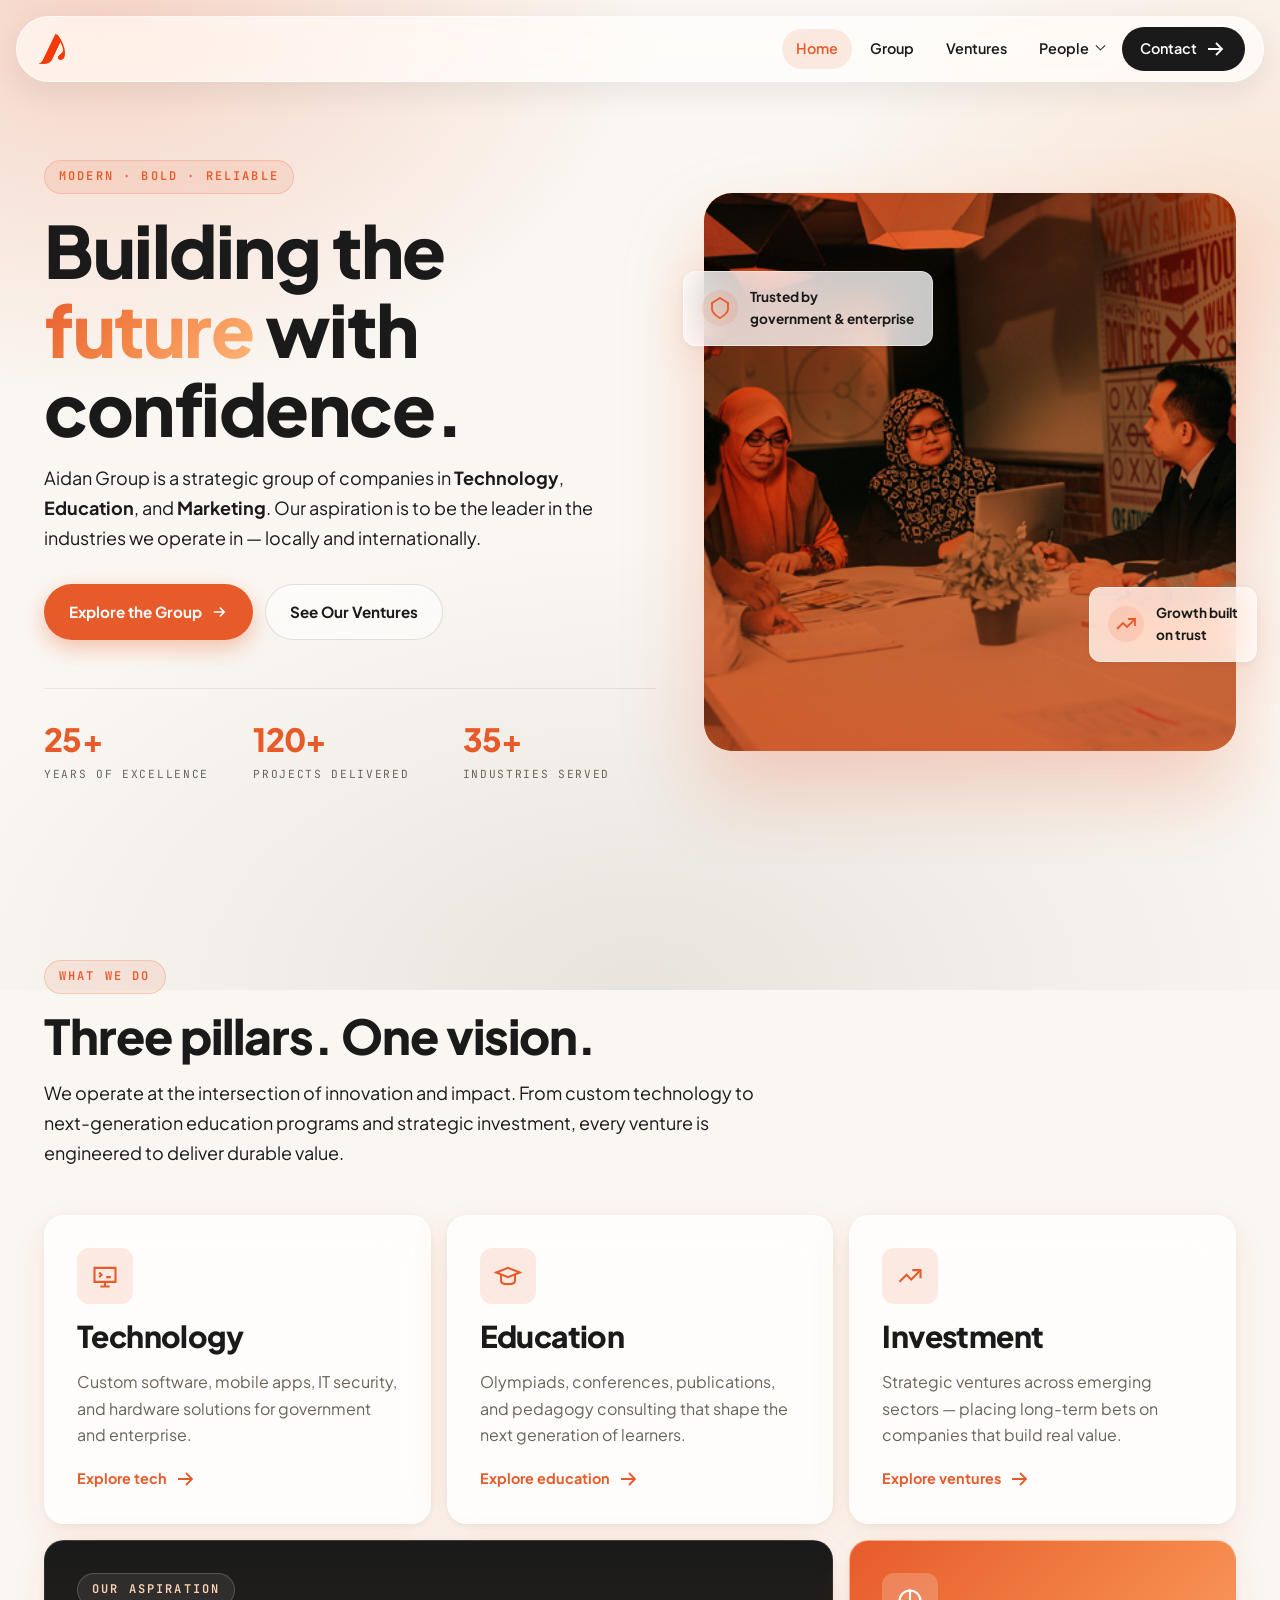
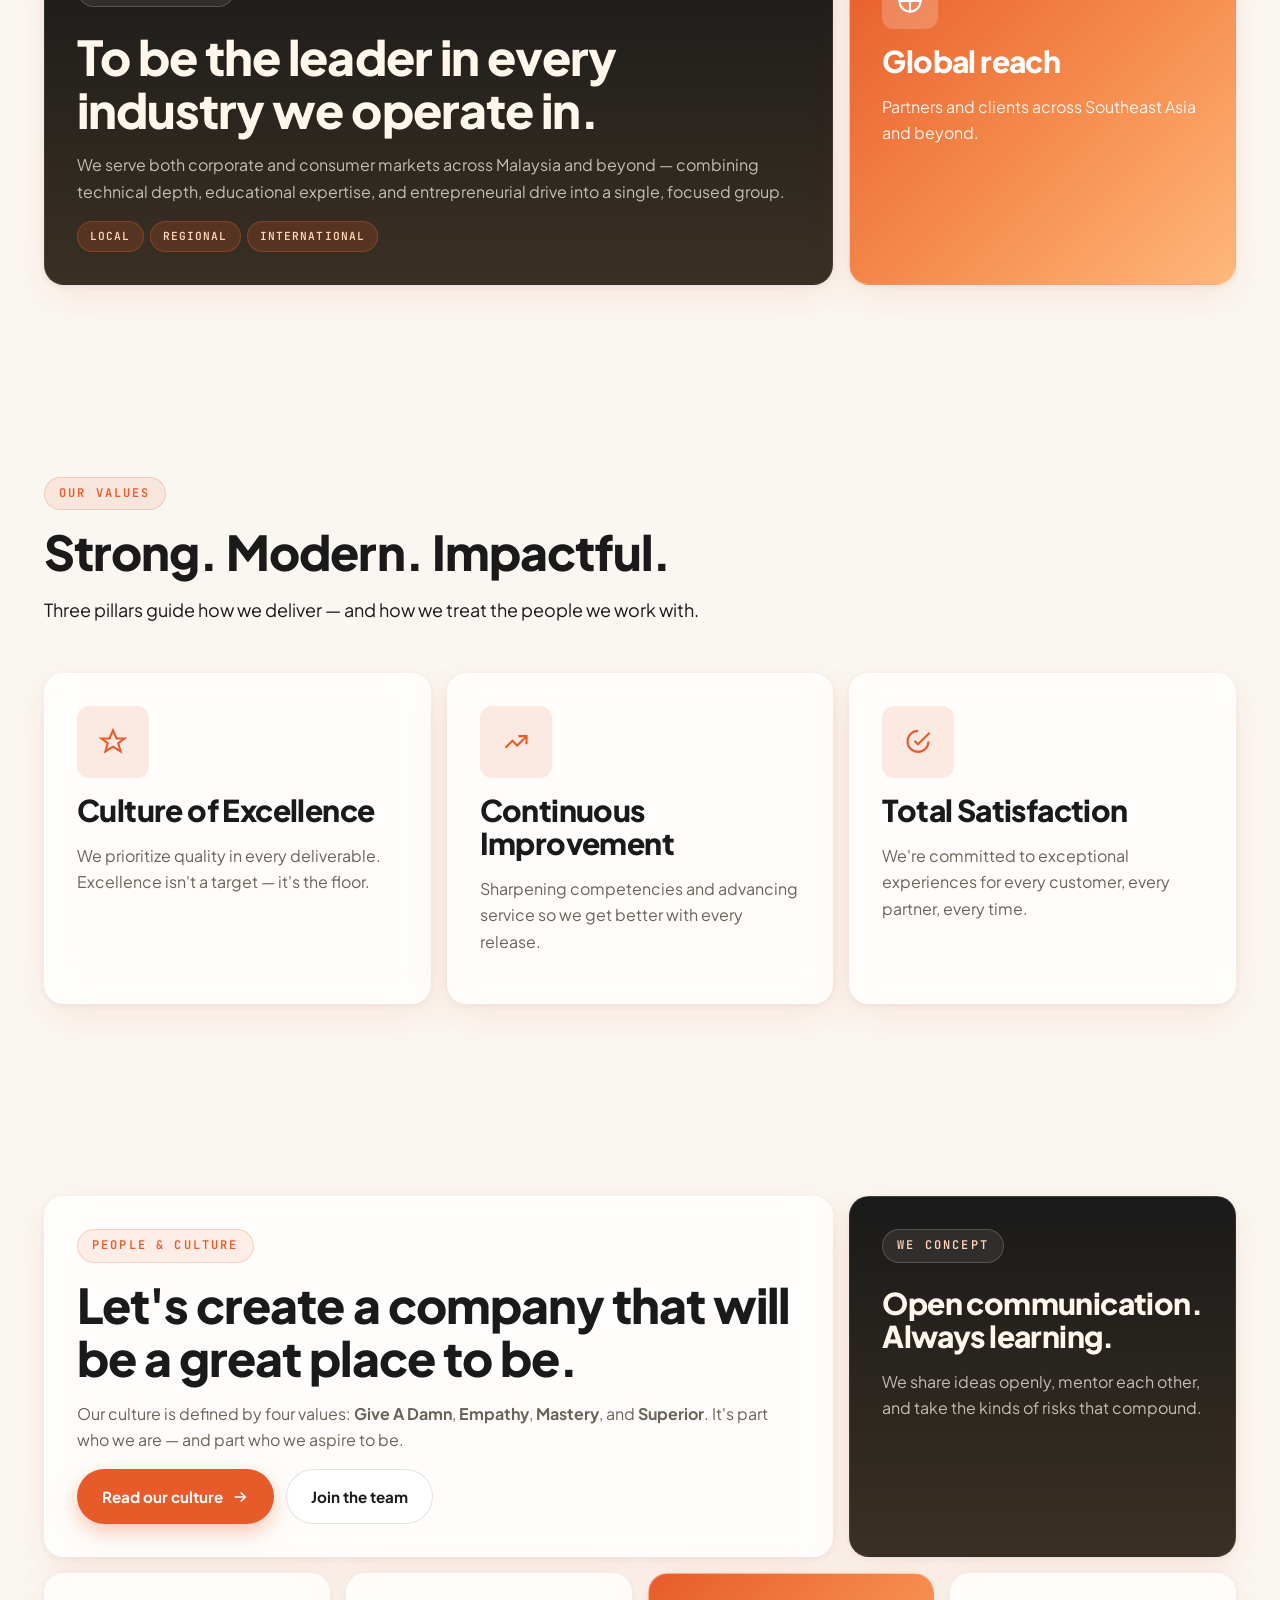
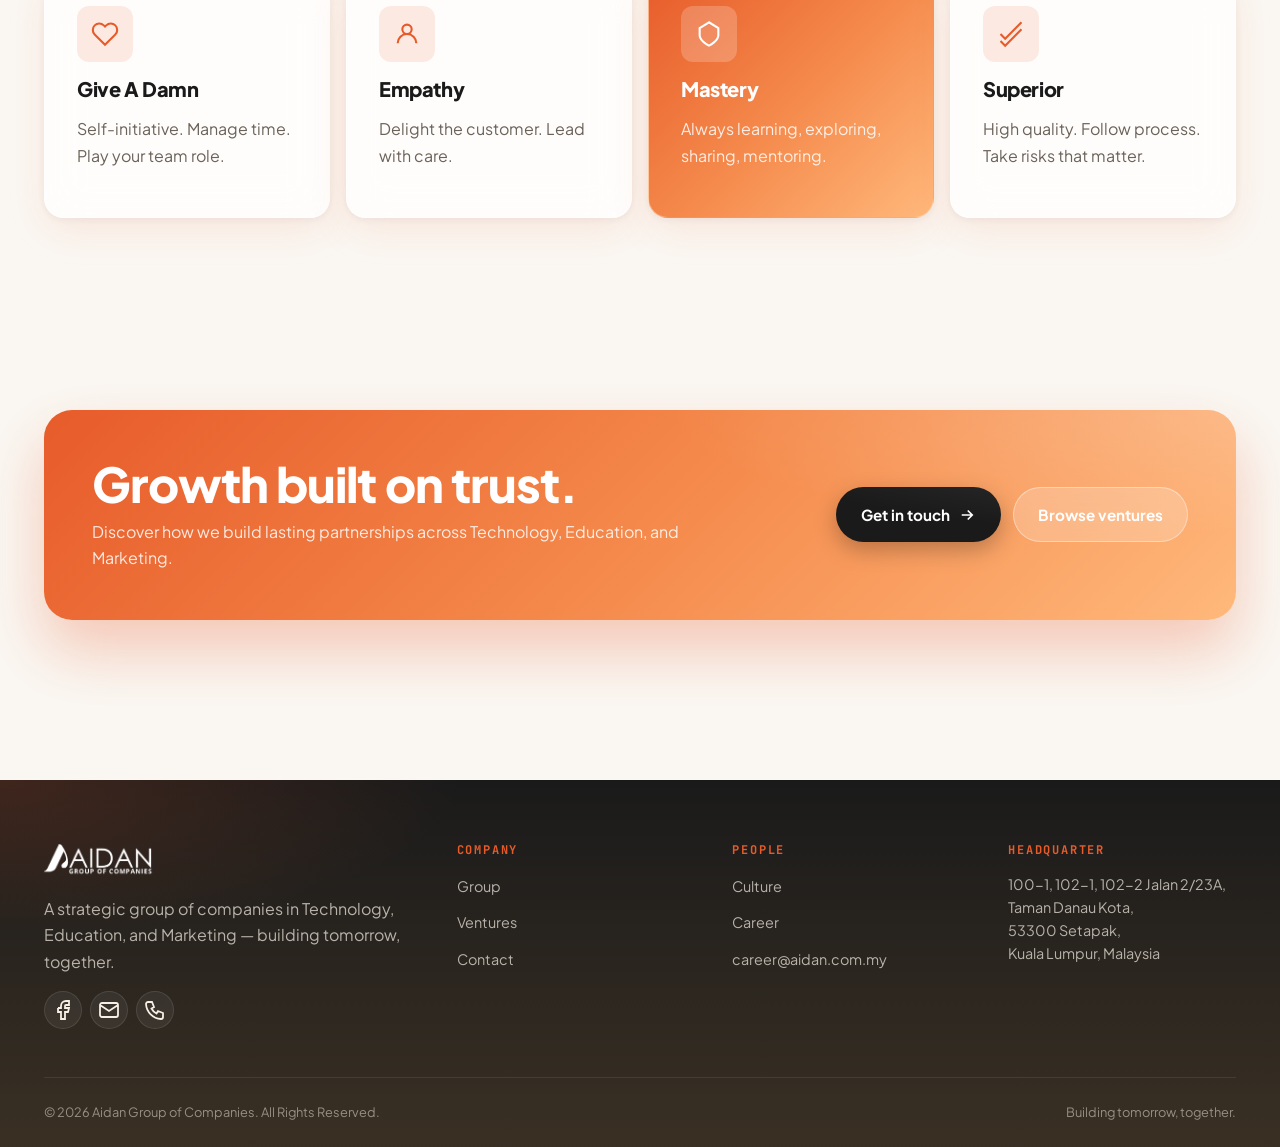
==== index.html @ 1979919c "inital v1" ====
<!DOCTYPE html>
<html lang="en" data-base="" data-page="home">
<head>
  <meta charset="UTF-8" />
  <meta name="viewport" content="width=device-width, initial-scale=1.0" />
  <title>Aidan Group of Companies — Building Tomorrow, Together</title>
  <meta name="description" content="Aidan Group is a strategic group of companies involved in Technology, Education, and Marketing — building tomorrow, together." />
  <link rel="icon" type="image/png" href="assets/images/logo-dark.png" />
  <link rel="preconnect" href="https://fonts.googleapis.com" />
  <link rel="preconnect" href="https://fonts.gstatic.com" crossorigin />
  <link href="https://fonts.googleapis.com/css2?family=Plus+Jakarta+Sans:wght@300;400;500;600;700;800;900&family=JetBrains+Mono:wght@400;500;600;700&display=swap" rel="stylesheet" />
  <link rel="stylesheet" href="assets/css/styles.css" />
  <link rel="stylesheet" href="assets/css/reveal.css" />
</head>
<body>
  <div id="nav-mount"></div>

  <!-- HERO -->
  <header class="hero">
    <div class="container">
      <div class="hero-grid">
        <div class="reveal">
          <span class="eyebrow">Modern · Bold · Reliable</span>
          <h1>Building the <span class="accent">future</span> with confidence.</h1>
          <p class="lead">
            Aidan Group is a strategic group of companies in
            <strong>Technology</strong>, <strong>Education</strong>, and <strong>Marketing</strong>.
            Our aspiration is to be the leader in the industries we operate in — locally and internationally.
          </p>
          <div class="hero-actions">
            <a href="group/index.html" class="btn btn-primary">
              Explore the Group
              <svg class="ti" viewBox="0 0 24 24"><path d="M5 12h14M13 6l6 6-6 6"/></svg>
            </a>
            <a href="ventures/index.html" class="btn btn-secondary">
              See Our Ventures
            </a>
          </div>

          <div class="hero-stats">
            <div class="hero-stat">
              <div class="num">25+</div>
              <div class="label">Years of Excellence</div>
            </div>
            <div class="hero-stat">
              <div class="num">120+</div>
              <div class="label">Projects Delivered</div>
            </div>
            <div class="hero-stat">
              <div class="num">35+</div>
              <div class="label">Industries Served</div>
            </div>
          </div>
        </div>

        <div class="reveal d-2">
          <div class="hero-visual-wrap">
            <div class="hero-visual">
              <img src="assets/images/what-we-do.png" alt="Aidan team building together" />
            </div>
            <div class="hero-float-card fc-1">
              <span class="dot">
                <svg class="ti" viewBox="0 0 24 24"><path d="M12 2 4 7v6c0 5 8 9 8 9s8-4 8-9V7l-8-5z"/></svg>
              </span>
              <span>Trusted by<br/>government &amp; enterprise</span>
            </div>
            <div class="hero-float-card fc-2">
              <span class="dot">
                <svg class="ti" viewBox="0 0 24 24"><path d="M3 17l6-6 4 4 8-8"/><path d="M14 7h7v7"/></svg>
              </span>
              <span>Growth built<br/>on trust</span>
            </div>
          </div>
        </div>
      </div>
    </div>
  </header>

  <!-- WHAT WE DO -->
  <section id="what-we-do">
    <div class="container">
      <div class="section-head reveal">
        <span class="eyebrow">What we do</span>
        <h2>Three pillars. One vision.</h2>
        <p class="lead">
          We operate at the intersection of innovation and impact. From custom technology to next-generation education programs
          and strategic investment, every venture is engineered to deliver durable value.
        </p>
      </div>

      <div class="bento">
        <article class="bento-card span-4 reveal">
          <div class="icon-tile">
            <svg class="ti" viewBox="0 0 24 24"><path d="M3 5h18v12H3z"/><path d="M8 21h8M12 17v4"/><path d="M7 9l2 2-2 2M13 13h4"/></svg>
          </div>
          <h3>Technology</h3>
          <p>Custom software, mobile apps, IT security, and hardware solutions for government and enterprise.</p>
          <a class="job-apply" href="ventures/index.html#technology">
            Explore tech
            <svg class="ti" viewBox="0 0 24 24"><path d="M5 12h14M13 6l6 6-6 6"/></svg>
          </a>
        </article>

        <article class="bento-card span-4 reveal d-1">
          <div class="icon-tile">
            <svg class="ti" viewBox="0 0 24 24"><path d="M22 9 12 5 2 9l10 4 10-4z"/><path d="M6 11v5c0 2 3 3 6 3s6-1 6-3v-5"/></svg>
          </div>
          <h3>Education</h3>
          <p>Olympiads, conferences, publications, and pedagogy consulting that shape the next generation of learners.</p>
          <a class="job-apply" href="ventures/index.html#education">
            Explore education
            <svg class="ti" viewBox="0 0 24 24"><path d="M5 12h14M13 6l6 6-6 6"/></svg>
          </a>
        </article>

        <article class="bento-card span-4 reveal d-2">
          <div class="icon-tile">
            <svg class="ti" viewBox="0 0 24 24"><path d="M3 17l6-6 4 4 8-8"/><path d="M14 7h7v7"/></svg>
          </div>
          <h3>Investment</h3>
          <p>Strategic ventures across emerging sectors — placing long-term bets on companies that build real value.</p>
          <a class="job-apply" href="ventures/index.html#others">
            Explore ventures
            <svg class="ti" viewBox="0 0 24 24"><path d="M5 12h14M13 6l6 6-6 6"/></svg>
          </a>
        </article>

        <!-- Wide showcase -->
        <article class="bento-card span-8 dark reveal">
          <span class="eyebrow on-dark">Our aspiration</span>
          <h2 style="margin-top: 8px;">To be the leader in every industry we operate in.</h2>
          <p>
            We serve both corporate and consumer markets across Malaysia and beyond — combining technical depth,
            educational expertise, and entrepreneurial drive into a single, focused group.
          </p>
          <div class="chip-row mt-4">
            <span class="chip" style="color:#FFD3B6; background: rgba(231,91,42,.18); border-color: rgba(231,91,42,.35);">Local</span>
            <span class="chip" style="color:#FFD3B6; background: rgba(231,91,42,.18); border-color: rgba(231,91,42,.35);">Regional</span>
            <span class="chip" style="color:#FFD3B6; background: rgba(231,91,42,.18); border-color: rgba(231,91,42,.35);">International</span>
          </div>
        </article>

        <article class="bento-card span-4 accent reveal d-1">
          <div class="icon-tile">
            <svg class="ti" viewBox="0 0 24 24"><path d="M12 2v20M2 12h20"/><circle cx="12" cy="12" r="9"/></svg>
          </div>
          <h3 style="color:#fff;">Global reach</h3>
          <p style="color: rgba(255,255,255,.9);">Partners and clients across Southeast Asia and beyond.</p>
        </article>
      </div>
    </div>
  </section>

  <!-- VALUES -->
  <section id="values">
    <div class="container">
      <div class="section-head reveal">
        <span class="eyebrow">Our values</span>
        <h2>Strong. Modern. Impactful.</h2>
        <p class="lead">Three pillars guide how we deliver — and how we treat the people we work with.</p>
      </div>

      <div class="bento">
        <article class="bento-card span-4 reveal">
          <div class="icon-tile lg">
            <svg class="ti" viewBox="0 0 24 24"><path d="M12 2l3 7h7l-5.5 4 2 7L12 16l-6.5 4 2-7L2 9h7z"/></svg>
          </div>
          <h3>Culture of Excellence</h3>
          <p>We prioritize quality in every deliverable. Excellence isn't a target — it's the floor.</p>
        </article>

        <article class="bento-card span-4 reveal d-1">
          <div class="icon-tile lg">
            <svg class="ti" viewBox="0 0 24 24"><path d="M3 17l6-6 4 4 8-8"/><path d="M14 7h7v7"/></svg>
          </div>
          <h3>Continuous Improvement</h3>
          <p>Sharpening competencies and advancing service so we get better with every release.</p>
        </article>

        <article class="bento-card span-4 reveal d-2">
          <div class="icon-tile lg">
            <svg class="ti" viewBox="0 0 24 24"><path d="M21 11.5a9 9 0 1 1-9-9"/><path d="M22 4 12 14l-3-3"/></svg>
          </div>
          <h3>Total Satisfaction</h3>
          <p>We're committed to exceptional experiences for every customer, every partner, every time.</p>
        </article>
      </div>
    </div>
  </section>

  <!-- CULTURE PREVIEW -->
  <section id="culture-preview">
    <div class="container">
      <div class="bento">
        <article class="bento-card span-8 reveal">
          <span class="eyebrow">People &amp; Culture</span>
          <h2>Let's create a company that will be a great place to be.</h2>
          <p>
            Our culture is defined by four values: <strong>Give A Damn</strong>, <strong>Empathy</strong>,
            <strong>Mastery</strong>, and <strong>Superior</strong>. It's part who we are — and part who we aspire to be.
          </p>
          <div class="flex gap-3 wrap mt-4">
            <a href="people/culture/index.html" class="btn btn-primary">
              Read our culture
              <svg class="ti" viewBox="0 0 24 24"><path d="M5 12h14M13 6l6 6-6 6"/></svg>
            </a>
            <a href="people/career/index.html" class="btn btn-secondary">Join the team</a>
          </div>
        </article>

        <article class="bento-card span-4 dark reveal d-1">
          <span class="eyebrow on-dark">We concept</span>
          <h3 style="margin-top: 8px;">Open communication. Always learning.</h3>
          <p>We share ideas openly, mentor each other, and take the kinds of risks that compound.</p>
        </article>

        <article class="bento-card span-3 reveal">
          <div class="icon-tile">
            <svg class="ti" viewBox="0 0 24 24"><path d="M20.84 4.61a5.5 5.5 0 0 0-7.78 0L12 5.67l-1.06-1.06a5.5 5.5 0 0 0-7.78 7.78l1.06 1.06L12 21.23l7.78-7.78 1.06-1.06a5.5 5.5 0 0 0 0-7.78z"/></svg>
          </div>
          <h4>Give A Damn</h4>
          <p>Self-initiative. Manage time. Play your team role.</p>
        </article>

        <article class="bento-card span-3 reveal d-1">
          <div class="icon-tile">
            <svg class="ti" viewBox="0 0 24 24"><circle cx="12" cy="8" r="4"/><path d="M4 20a8 8 0 0 1 16 0"/></svg>
          </div>
          <h4>Empathy</h4>
          <p>Delight the customer. Lead with care.</p>
        </article>

        <article class="bento-card span-3 accent reveal d-2">
          <div class="icon-tile">
            <svg class="ti" viewBox="0 0 24 24"><path d="M12 2 4 7v6c0 5 8 9 8 9s8-4 8-9V7l-8-5z"/></svg>
          </div>
          <h4>Mastery</h4>
          <p>Always learning, exploring, sharing, mentoring.</p>
        </article>

        <article class="bento-card span-3 reveal d-3">
          <div class="icon-tile">
            <svg class="ti" viewBox="0 0 24 24"><path d="M3 12l4 4 14-14"/><path d="M3 18l4 4 14-14"/></svg>
          </div>
          <h4>Superior</h4>
          <p>High quality. Follow process. Take risks that matter.</p>
        </article>
      </div>
    </div>
  </section>

  <!-- CTA -->
  <section>
    <div class="container">
      <div class="cta-strip reveal">
        <div>
          <h2>Growth built on trust.</h2>
          <p>Discover how we build lasting partnerships across Technology, Education, and Marketing.</p>
        </div>
        <div class="flex gap-3 wrap">
          <a href="contact/index.html" class="btn btn-primary">
            Get in touch
            <svg class="ti" viewBox="0 0 24 24"><path d="M5 12h14M13 6l6 6-6 6"/></svg>
          </a>
          <a href="ventures/index.html" class="btn btn-secondary" style="background: rgba(255,255,255,.2); color: #fff; border-color: rgba(255,255,255,.4);">Browse ventures</a>
        </div>
      </div>
    </div>
  </section>

  <div id="footer-mount"></div>

  <script src="assets/js/partials.js"></script>
  <script src="assets/js/main.js"></script>
</body>
</html>
---- assets/css/styles.css ----
:root {
  --color-primary: #E75B2A;
  --color-primary-soft: #FF8A5C;
  --color-secondary: #4A3725;
  --color-warm-beige: #F6E6D2;
  --color-charcoal: #1A1A1A;
  --color-white: #FFFFFF;
  --color-success: #0F6B60;
  --color-warning: #E7A24A;
  --color-danger: #C73E1D;
  --color-sandstone: #E5D8C1;
  --color-stone-gray: #B8B5B0;
  --color-deep-brown: #4A3725;
  --color-text: #1A1A1A;
  --color-muted: #6B6259;
  --color-surface: #FFFFFF;

  --grad-sunset: linear-gradient(135deg, #E75B2A 0%, #F4884A 50%, #FFB87B 100%);
  --grad-charcoal: linear-gradient(180deg, #1A1A1A 0%, #3A3024 100%);
  --grad-warm: linear-gradient(135deg, #FFF4E6 0%, #FDE0C7 100%);

  --glass-bg: rgba(255, 255, 255, 0.55);
  --glass-bg-strong: rgba(255, 255, 255, 0.78);
  --glass-border: rgba(255, 255, 255, 0.45);
  --glass-shadow: 0 12px 40px rgba(231, 91, 42, 0.10), 0 2px 8px rgba(26, 26, 26, 0.06);
  --glass-shadow-hover: 0 24px 60px rgba(231, 91, 42, 0.18), 0 6px 16px rgba(26, 26, 26, 0.08);

  --radius-sm: 4px;
  --radius-md: 12px;
  --radius-lg: 20px;
  --radius-xl: 28px;
  --radius-pill: 999px;

  --space-1: 4px;
  --space-2: 8px;
  --space-3: 12px;
  --space-4: 16px;
  --space-5: 24px;
  --space-6: 32px;
  --space-7: 48px;
  --space-8: 64px;
  --space-9: 96px;

  --font-sans: 'Plus Jakarta Sans', system-ui, -apple-system, BlinkMacSystemFont, sans-serif;
  --font-mono: 'JetBrains Mono', ui-monospace, monospace;

  --ease-out: cubic-bezier(0.16, 1, 0.3, 1);
  --container: 1240px;
}

* { box-sizing: border-box; }

html { scroll-behavior: smooth; }

body {
  margin: 0;
  font-family: var(--font-sans);
  font-size: 1rem;
  line-height: 1.65;
  color: var(--color-text);
  background: #FAF7F2;
  -webkit-font-smoothing: antialiased;
  overflow-x: hidden;
}

body::before {
  content: "";
  position: fixed;
  inset: -10%;
  z-index: -1;
  background:
    radial-gradient(60% 60% at 15% 10%, rgba(231, 91, 42, 0.22) 0%, transparent 60%),
    radial-gradient(50% 50% at 90% 30%, rgba(244, 136, 74, 0.18) 0%, transparent 60%),
    radial-gradient(70% 60% at 50% 100%, rgba(74, 55, 37, 0.10) 0%, transparent 70%),
    #FAF7F2;
  pointer-events: none;
}

a { color: inherit; text-decoration: none; }

img { max-width: 100%; height: auto; display: block; }

h1, h2, h3, h4, h5 {
  font-family: var(--font-sans);
  font-weight: 800;
  letter-spacing: -0.02em;
  line-height: 1.1;
  margin: 0 0 var(--space-4);
  color: var(--color-charcoal);
}

h1 { font-size: clamp(2.5rem, 6vw, 4.5rem); font-weight: 900; }
h2 { font-size: clamp(2rem, 4.5vw, 3rem); }
h3 { font-size: clamp(1.4rem, 2.5vw, 1.875rem); }
h4 { font-size: 1.25rem; }

p { margin: 0 0 var(--space-4); color: var(--color-muted); }
p.lead { font-size: 1.125rem; color: var(--color-text); }

.container {
  width: 100%;
  max-width: var(--container);
  margin: 0 auto;
  padding: 0 var(--space-5);
}

.eyebrow {
  display: inline-flex;
  align-items: center;
  gap: var(--space-2);
  font-family: var(--font-mono);
  font-size: 0.75rem;
  font-weight: 600;
  text-transform: uppercase;
  letter-spacing: 0.18em;
  color: var(--color-primary);
  padding: 6px 14px;
  background: rgba(231, 91, 42, 0.10);
  border: 1px solid rgba(231, 91, 42, 0.22);
  border-radius: var(--radius-pill);
  margin-bottom: var(--space-4);
}

.eyebrow.on-dark {
  color: #FFD3B6;
  background: rgba(255, 255, 255, 0.08);
  border-color: rgba(255, 255, 255, 0.18);
}

/* ===== NAV ===== */
.nav {
  position: fixed;
  top: 16px;
  left: 50%;
  transform: translateX(-50%);
  width: calc(100% - 32px);
  max-width: 1280px;
  z-index: 100;
  background: rgba(255, 255, 255, 0.65);
  backdrop-filter: saturate(180%) blur(20px);
  -webkit-backdrop-filter: saturate(180%) blur(20px);
  border: 1px solid rgba(255, 255, 255, 0.6);
  border-radius: var(--radius-pill);
  box-shadow: 0 10px 30px rgba(26, 26, 26, 0.08);
  transition: top .25s var(--ease-out), padding .25s var(--ease-out);
}

.nav-inner {
  display: flex;
  align-items: center;
  justify-content: space-between;
  padding: 10px 18px 10px 22px;
}

.nav-brand {
  display: flex;
  align-items: center;
  gap: 10px;
  font-weight: 800;
  font-size: 1.05rem;
  letter-spacing: -0.01em;
  color: var(--color-charcoal);
}

.nav-brand img { height: 30px; width: auto; }

.nav-links {
  display: flex;
  align-items: center;
  gap: 4px;
  list-style: none;
  margin: 0;
  padding: 0;
}

.nav-links a {
  display: inline-flex;
  align-items: center;
  gap: 6px;
  padding: 8px 14px;
  border-radius: var(--radius-pill);
  font-weight: 600;
  font-size: 0.9rem;
  color: var(--color-charcoal);
  transition: background .2s var(--ease-out), color .2s var(--ease-out);
}

.nav-links a:hover,
.nav-links a.is-active { background: rgba(231, 91, 42, 0.12); color: var(--color-primary); }

.nav-cta {
  background: var(--color-charcoal) !important;
  color: var(--color-white) !important;
  padding: 10px 18px !important;
}
.nav-cta:hover { background: var(--color-primary) !important; color: #fff !important; }

.nav-burger {
  display: none;
  background: none;
  border: 0;
  width: 40px;
  height: 40px;
  border-radius: 50%;
  cursor: pointer;
  align-items: center;
  justify-content: center;
  color: var(--color-charcoal);
}

.nav-dropdown { position: relative; }
.nav-dropdown > a::after {
  content: '';
  width: 6px;
  height: 6px;
  border-right: 1.5px solid currentColor;
  border-bottom: 1.5px solid currentColor;
  transform: rotate(45deg) translate(-2px, -2px);
  margin-left: 2px;
}
.nav-dropdown-menu {
  position: absolute;
  top: calc(100% + 8px);
  left: 50%;
  transform: translateX(-50%) translateY(8px);
  background: rgba(255, 255, 255, 0.85);
  backdrop-filter: blur(20px) saturate(180%);
  -webkit-backdrop-filter: blur(20px) saturate(180%);
  border: 1px solid rgba(255, 255, 255, 0.7);
  border-radius: var(--radius-md);
  box-shadow: 0 20px 50px rgba(26, 26, 26, 0.12);
  padding: 8px;
  min-width: 180px;
  opacity: 0;
  visibility: hidden;
  transition: opacity .2s var(--ease-out), transform .2s var(--ease-out), visibility .2s;
  list-style: none;
  margin: 0;
}
.nav-dropdown:hover .nav-dropdown-menu,
.nav-dropdown:focus-within .nav-dropdown-menu {
  opacity: 1;
  visibility: visible;
  transform: translateX(-50%) translateY(0);
}
.nav-dropdown-menu li a {
  display: block;
  padding: 8px 14px;
  border-radius: var(--radius-sm);
  font-weight: 600;
  font-size: 0.875rem;
}

/* ===== BUTTONS ===== */
.btn {
  display: inline-flex;
  align-items: center;
  gap: 8px;
  padding: 14px 24px;
  font-family: var(--font-sans);
  font-weight: 700;
  font-size: 0.95rem;
  border-radius: var(--radius-pill);
  border: 1px solid transparent;
  cursor: pointer;
  transition: transform .2s var(--ease-out), box-shadow .2s var(--ease-out), background .2s var(--ease-out);
  text-decoration: none;
}

.btn-primary {
  background: var(--color-primary);
  color: #fff;
  box-shadow: 0 8px 22px rgba(231, 91, 42, 0.35);
}
.btn-primary:hover { transform: translateY(-2px); box-shadow: 0 14px 30px rgba(231, 91, 42, 0.45); background: #F26A37; }

.btn-secondary {
  background: rgba(255, 255, 255, 0.5);
  backdrop-filter: blur(12px);
  border-color: rgba(26, 26, 26, 0.12);
  color: var(--color-charcoal);
}
.btn-secondary:hover { border-color: var(--color-primary); color: var(--color-primary); }

.btn-ghost {
  background: transparent;
  color: var(--color-charcoal);
  padding: 10px 16px;
}
.btn-ghost:hover { color: var(--color-primary); }

.btn .ti { width: 18px; height: 18px; stroke-width: 2.2; }

/* ===== HERO ===== */
.hero {
  position: relative;
  padding: 160px 0 80px;
  overflow: hidden;
}
.hero-grid {
  display: grid;
  grid-template-columns: 1.15fr 1fr;
  gap: var(--space-7);
  align-items: center;
}
.hero h1 .accent {
  background: var(--grad-sunset);
  -webkit-background-clip: text;
  background-clip: text;
  color: transparent;
}
.hero-actions {
  display: flex;
  flex-wrap: wrap;
  gap: var(--space-3);
  margin-top: var(--space-6);
}

.hero-stats {
  display: grid;
  grid-template-columns: repeat(3, 1fr);
  gap: var(--space-4);
  margin-top: var(--space-7);
  padding-top: var(--space-5);
  border-top: 1px solid rgba(26, 26, 26, 0.08);
}
.hero-stat .num {
  font-size: 2rem;
  font-weight: 800;
  color: var(--color-primary);
  letter-spacing: -0.02em;
}
.hero-stat .label {
  font-family: var(--font-mono);
  font-size: 0.7rem;
  text-transform: uppercase;
  letter-spacing: 0.15em;
  color: var(--color-muted);
}

.hero-visual-wrap {
  position: relative;
  /* No overflow clipping here so float cards can extend outside the panel */
}
.hero-visual {
  position: relative;
  aspect-ratio: 1 / 1.05;
  border-radius: var(--radius-xl);
  overflow: hidden;
  background: var(--grad-sunset);
  box-shadow: 0 40px 80px rgba(231, 91, 42, 0.25);
}
.hero-visual img {
  width: 100%;
  height: 100%;
  object-fit: cover;
  display: block;
  filter: contrast(1.05) saturate(1.15);
  mix-blend-mode: multiply;
}
.hero-visual::after {
  content: "";
  position: absolute;
  inset: 0;
  background:
    linear-gradient(160deg, rgba(231, 91, 42, 0.35) 0%, rgba(255, 184, 123, 0.15) 40%, rgba(74, 55, 37, 0.45) 100%);
  mix-blend-mode: overlay;
  pointer-events: none;
}
.hero-visual::before {
  content: "";
  position: absolute;
  inset: 0;
  background: linear-gradient(180deg, rgba(231, 91, 42, 0) 55%, rgba(231, 91, 42, 0.55) 100%);
  pointer-events: none;
  z-index: 1;
}
.hero-float-card {
  position: absolute;
  background: var(--glass-bg-strong);
  backdrop-filter: blur(20px) saturate(180%);
  -webkit-backdrop-filter: blur(20px) saturate(180%);
  border: 1px solid var(--glass-border);
  border-radius: var(--radius-md);
  padding: 14px 18px;
  box-shadow: var(--glass-shadow);
  display: flex;
  align-items: center;
  gap: 12px;
  font-weight: 700;
  font-size: 0.85rem;
  white-space: nowrap;
  z-index: 2;
}
.hero-float-card.fc-1 { top: 14%; left: -4%; }
.hero-float-card.fc-2 { bottom: 16%; right: -4%; }
.hero-float-card .ti { color: var(--color-primary); }
.hero-float-card .dot {
  width: 36px; height: 36px;
  background: rgba(231, 91, 42, 0.12);
  border-radius: 50%;
  display: grid;
  place-items: center;
}

/* ===== SECTIONS ===== */
section { padding: var(--space-9) 0; position: relative; }
.section-head { max-width: 720px; margin-bottom: var(--space-7); }
.section-head.center { margin-left: auto; margin-right: auto; text-align: center; }

/* ===== GLASS CARDS / BENTO ===== */
.glass {
  background: var(--glass-bg);
  backdrop-filter: blur(20px) saturate(180%);
  -webkit-backdrop-filter: blur(20px) saturate(180%);
  border: 1px solid var(--glass-border);
  border-radius: var(--radius-lg);
  box-shadow: var(--glass-shadow);
}

.bento {
  display: grid;
  grid-template-columns: repeat(12, 1fr);
  gap: var(--space-4);
}

.bento-card {
  position: relative;
  padding: var(--space-6);
  background: var(--glass-bg-strong);
  backdrop-filter: blur(20px) saturate(180%);
  -webkit-backdrop-filter: blur(20px) saturate(180%);
  border: 1px solid var(--glass-border);
  border-radius: var(--radius-lg);
  box-shadow: var(--glass-shadow);
  overflow: hidden;
  transition: transform .35s var(--ease-out), box-shadow .35s var(--ease-out);
}
.bento-card:hover { transform: translateY(-4px); box-shadow: var(--glass-shadow-hover); }
.bento-card.span-3 { grid-column: span 3; }
.bento-card.span-4 { grid-column: span 4; }
.bento-card.span-5 { grid-column: span 5; }
.bento-card.span-6 { grid-column: span 6; }
.bento-card.span-7 { grid-column: span 7; }
.bento-card.span-8 { grid-column: span 8; }
.bento-card.span-9 { grid-column: span 9; }
.bento-card.span-12 { grid-column: span 12; }
.bento-card.dark {
  background: var(--grad-charcoal);
  border-color: rgba(255, 255, 255, 0.08);
  color: #F7EFE5;
}
.bento-card.dark h2, .bento-card.dark h3, .bento-card.dark h4 { color: #FFF6EC; }
.bento-card.dark p { color: rgba(247, 239, 229, 0.75); }
.bento-card.accent {
  background: var(--grad-sunset);
  color: #fff;
  border-color: rgba(255, 255, 255, 0.3);
}
.bento-card.accent h2, .bento-card.accent h3, .bento-card.accent h4 { color: #fff; }
.bento-card.accent p { color: rgba(255, 255, 255, 0.85); }

.icon-tile {
  width: 56px;
  height: 56px;
  border-radius: var(--radius-md);
  background: rgba(231, 91, 42, 0.12);
  display: grid;
  place-items: center;
  margin-bottom: var(--space-4);
  color: var(--color-primary);
}
.icon-tile.lg { width: 72px; height: 72px; }
.icon-tile .ti { width: 28px; height: 28px; stroke-width: 1.8; }
.bento-card.dark .icon-tile { background: rgba(231, 91, 42, 0.2); color: #FFB87B; }
.bento-card.accent .icon-tile { background: rgba(255, 255, 255, 0.2); color: #fff; }

/* ===== TILT IMAGE / TEXTURE ===== */
.tile-image {
  position: relative;
  border-radius: var(--radius-md);
  overflow: hidden;
  aspect-ratio: 16/10;
  background: #f1ece4;
  margin-bottom: var(--space-4);
}
.tile-image img { width: 100%; height: 100%; object-fit: cover; }
.tile-image.contain { background: #fff; }
.tile-image.contain img { object-fit: contain; padding: 18px; }

/* ===== VALUES / FEATURE GRID ===== */
.feature-grid {
  display: grid;
  grid-template-columns: repeat(auto-fit, minmax(260px, 1fr));
  gap: var(--space-4);
}

/* ===== STATS BAND ===== */
.stats-band {
  background: var(--grad-charcoal);
  border-radius: var(--radius-xl);
  padding: var(--space-7);
  display: grid;
  grid-template-columns: repeat(4, 1fr);
  gap: var(--space-5);
  color: #fff;
  position: relative;
  overflow: hidden;
}
.stats-band::after {
  content: "";
  position: absolute;
  inset: 0;
  background: radial-gradient(60% 80% at 100% 0%, rgba(231, 91, 42, 0.4) 0%, transparent 70%);
  pointer-events: none;
}
.stat-item { position: relative; z-index: 1; }
.stat-item .num {
  font-size: 2.75rem;
  font-weight: 800;
  letter-spacing: -0.02em;
  background: var(--grad-sunset);
  -webkit-background-clip: text;
  background-clip: text;
  color: transparent;
}
.stat-item .label {
  font-family: var(--font-mono);
  font-size: 0.75rem;
  text-transform: uppercase;
  letter-spacing: 0.15em;
  color: rgba(255, 255, 255, 0.65);
}

/* ===== TAG / CHIP ===== */
.chip {
  display: inline-flex;
  align-items: center;
  gap: 6px;
  padding: 5px 12px;
  font-family: var(--font-mono);
  font-size: 0.7rem;
  font-weight: 600;
  text-transform: uppercase;
  letter-spacing: 0.1em;
  color: var(--color-primary);
  background: rgba(231, 91, 42, 0.10);
  border-radius: var(--radius-pill);
  border: 1px solid rgba(231, 91, 42, 0.18);
}
.chip-row { display: flex; flex-wrap: wrap; gap: 6px; }

/* ===== FOOTER ===== */
.footer {
  background: var(--grad-charcoal);
  color: #F7EFE5;
  padding: var(--space-8) 0 var(--space-5);
  margin-top: var(--space-8);
  position: relative;
}
.footer::before {
  content: "";
  position: absolute;
  inset: 0;
  background: radial-gradient(60% 70% at 0% 0%, rgba(231, 91, 42, 0.18) 0%, transparent 60%);
  pointer-events: none;
}
.footer .container { position: relative; z-index: 1; }
.footer-grid {
  display: grid;
  grid-template-columns: 1.6fr 1fr 1fr 1fr;
  gap: var(--space-7);
  padding-bottom: var(--space-7);
  border-bottom: 1px solid rgba(255, 255, 255, 0.08);
}
.footer h5 {
  font-family: var(--font-mono);
  font-size: 0.75rem;
  text-transform: uppercase;
  letter-spacing: 0.15em;
  color: var(--color-primary);
  font-weight: 700;
  margin-bottom: var(--space-4);
}
.footer ul { list-style: none; padding: 0; margin: 0; display: grid; gap: 10px; }
.footer ul a { color: rgba(247, 239, 229, 0.7); font-size: 0.9rem; }
.footer ul a:hover { color: #fff; }
.footer-brand { display: flex; align-items: center; gap: 10px; margin-bottom: var(--space-4); }
.footer-brand img { height: 36px; }
.footer-brand strong { font-size: 1.05rem; }
.footer-bottom {
  padding-top: var(--space-5);
  display: flex;
  justify-content: space-between;
  font-size: 0.8rem;
  color: rgba(247, 239, 229, 0.5);
  flex-wrap: wrap;
  gap: var(--space-3);
}
.social-row { display: flex; gap: 8px; }
.social-row a {
  width: 38px; height: 38px;
  border-radius: 50%;
  background: rgba(255, 255, 255, 0.06);
  border: 1px solid rgba(255, 255, 255, 0.1);
  display: grid; place-items: center;
  transition: background .2s, color .2s;
}
.social-row a:hover { background: var(--color-primary); color: #fff; border-color: transparent; }

/* ===== PAGE HEADER ===== */
.page-header {
  padding: 160px 0 var(--space-7);
  position: relative;
  overflow: hidden;
}
.page-header-inner {
  display: grid;
  grid-template-columns: 1.4fr 1fr;
  gap: var(--space-7);
  align-items: end;
}
.page-header h1 { margin-bottom: var(--space-3); }
.breadcrumb {
  font-family: var(--font-mono);
  font-size: 0.75rem;
  text-transform: uppercase;
  letter-spacing: 0.15em;
  color: var(--color-muted);
  display: flex;
  gap: 8px;
  margin-bottom: var(--space-4);
}
.breadcrumb a { color: var(--color-primary); }

/* ===== CONTACT ===== */
.contact-grid {
  display: grid;
  grid-template-columns: 1.1fr 1fr;
  gap: var(--space-5);
}
.contact-card-row {
  display: grid;
  grid-template-columns: repeat(2, 1fr);
  gap: var(--space-4);
}
.contact-card {
  padding: var(--space-5);
  background: var(--glass-bg-strong);
  border: 1px solid var(--glass-border);
  border-radius: var(--radius-md);
  box-shadow: var(--glass-shadow);
  display: flex;
  flex-direction: column;
  gap: 8px;
}
.contact-card .label {
  font-family: var(--font-mono);
  font-size: 0.7rem;
  text-transform: uppercase;
  letter-spacing: 0.15em;
  color: var(--color-muted);
}
.contact-card .value { font-weight: 700; color: var(--color-charcoal); }
.contact-card .ti { color: var(--color-primary); width: 28px; height: 28px; stroke-width: 1.8; }
form.glass-form {
  display: grid;
  gap: var(--space-3);
  padding: var(--space-6);
}
.form-row {
  display: grid;
  grid-template-columns: 1fr 1fr;
  gap: var(--space-3);
}
.field { display: flex; flex-direction: column; gap: 6px; }
.field label {
  font-family: var(--font-mono);
  font-size: 0.7rem;
  text-transform: uppercase;
  letter-spacing: 0.15em;
  color: var(--color-muted);
  font-weight: 600;
}
.field input, .field textarea, .field select {
  width: 100%;
  padding: 12px 16px;
  background: rgba(255, 255, 255, 0.7);
  border: 1px solid rgba(26, 26, 26, 0.1);
  border-radius: var(--radius-md);
  font-family: inherit;
  font-size: 0.95rem;
  color: var(--color-charcoal);
  transition: border-color .2s, box-shadow .2s, background .2s;
}
.field textarea { min-height: 130px; resize: vertical; }
.field input:focus, .field textarea:focus, .field select:focus {
  outline: 0;
  border-color: var(--color-primary);
  background: #fff;
  box-shadow: 0 0 0 4px rgba(231, 91, 42, 0.15);
}

/* ===== JOB LIST ===== */
.job-list { display: grid; gap: var(--space-3); }
.job-item {
  display: grid;
  grid-template-columns: 1fr auto auto;
  align-items: center;
  gap: var(--space-4);
  padding: 20px 24px;
  background: var(--glass-bg-strong);
  border: 1px solid var(--glass-border);
  border-radius: var(--radius-md);
  box-shadow: var(--glass-shadow);
  transition: transform .2s var(--ease-out), box-shadow .2s var(--ease-out);
}
.job-item:hover { transform: translateY(-2px); box-shadow: var(--glass-shadow-hover); }
.job-item .title { font-weight: 700; color: var(--color-charcoal); font-size: 1rem; }
.job-item .meta { font-size: 0.85rem; color: var(--color-muted); margin-top: 2px; }
.job-item .dept-chip {
  padding: 4px 10px;
  font-family: var(--font-mono);
  font-size: 0.7rem;
  letter-spacing: 0.12em;
  text-transform: uppercase;
  color: var(--color-primary);
  background: rgba(231, 91, 42, 0.08);
  border-radius: var(--radius-pill);
  font-weight: 600;
}
.job-apply {
  display: inline-flex;
  align-items: center;
  gap: 6px;
  font-weight: 700;
  color: var(--color-primary);
  font-size: 0.9rem;
}

/* ===== CULTURE GALLERY ===== */
.culture-gallery {
  display: grid;
  grid-template-columns: repeat(12, 1fr);
  gap: var(--space-3);
}
.gallery-tile {
  border-radius: var(--radius-md);
  background: var(--glass-bg-strong);
  border: 1px solid var(--glass-border);
  padding: var(--space-5);
  box-shadow: var(--glass-shadow);
  display: flex;
  flex-direction: column;
  gap: 4px;
  min-height: 120px;
  justify-content: end;
  position: relative;
  overflow: hidden;
  transition: transform .25s var(--ease-out);
}
.gallery-tile:hover { transform: translateY(-3px); }
.gallery-tile .ti {
  position: absolute;
  top: 16px;
  right: 16px;
  color: var(--color-primary);
  opacity: .5;
  width: 22px; height: 22px;
}
.gallery-tile h4 { margin: 0; font-size: 1rem; }
.gallery-tile .meta { font-family: var(--font-mono); font-size: 0.7rem; letter-spacing: 0.12em; text-transform: uppercase; color: var(--color-muted); }

/* ===== CTA Strip ===== */
.cta-strip {
  background: var(--grad-sunset);
  border-radius: var(--radius-xl);
  padding: var(--space-7);
  display: flex;
  justify-content: space-between;
  align-items: center;
  flex-wrap: wrap;
  gap: var(--space-5);
  color: #fff;
  box-shadow: 0 30px 60px rgba(231, 91, 42, 0.3);
  position: relative;
  overflow: hidden;
}
.cta-strip::before {
  content: "";
  position: absolute;
  inset: 0;
  background: radial-gradient(80% 100% at 100% 0%, rgba(255, 255, 255, 0.18) 0%, transparent 60%);
  pointer-events: none;
}
.cta-strip h2 { color: #fff; margin: 0 0 8px; max-width: 600px; }
.cta-strip p { color: rgba(255, 255, 255, 0.85); margin: 0; max-width: 600px; }
.cta-strip .btn-primary { background: var(--color-charcoal); box-shadow: 0 8px 22px rgba(0,0,0,0.25); }
.cta-strip .btn-primary:hover { background: #fff; color: var(--color-primary); }

/* ===== UTILS ===== */
.muted { color: var(--color-muted); }
.center { text-align: center; }
.mt-3 { margin-top: var(--space-3); }
.mt-4 { margin-top: var(--space-4); }
.mt-5 { margin-top: var(--space-5); }
.mt-6 { margin-top: var(--space-6); }
.mb-0 { margin-bottom: 0; }
.flex { display: flex; }
.gap-3 { gap: var(--space-3); }
.gap-4 { gap: var(--space-4); }
.items-center { align-items: center; }
.wrap { flex-wrap: wrap; }

/* ===== ICON HELPER ===== */
.ti {
  width: 24px;
  height: 24px;
  stroke-width: 1.8;
  stroke: currentColor;
  fill: none;
  display: inline-block;
  vertical-align: middle;
  flex-shrink: 0;
}

/* ===== RESPONSIVE ===== */
@media (max-width: 980px) {
  .hero-grid, .page-header-inner, .contact-grid { grid-template-columns: 1fr; }
  .bento-card.span-6, .bento-card.span-4, .bento-card.span-8 { grid-column: span 12; }
  .stats-band { grid-template-columns: repeat(2, 1fr); }
  .footer-grid { grid-template-columns: 1fr 1fr; }
  .form-row { grid-template-columns: 1fr; }
  .nav-links { display: none; }
  .nav-burger { display: grid; }
  .nav-links.is-open {
    display: grid;
    position: absolute;
    top: calc(100% + 10px);
    left: 0; right: 0;
    background: rgba(255, 255, 255, 0.92);
    backdrop-filter: blur(20px);
    border-radius: var(--radius-md);
    padding: var(--space-3);
    gap: 2px;
    box-shadow: 0 20px 50px rgba(0,0,0,0.12);
  }
  .nav-links.is-open .nav-dropdown-menu { position: static; opacity: 1; visibility: visible; transform: none; box-shadow: none; background: transparent; border: 0; padding-left: 14px; }
  .culture-gallery { grid-template-columns: repeat(2, 1fr); }
  .gallery-tile { grid-column: span 2 !important; }
  .hero { padding-top: 130px; }
  .page-header { padding-top: 130px; }
  .hero-float-card { font-size: 0.78rem; padding: 10px 14px; }
  .hero-float-card .dot { width: 30px; height: 30px; }
  .hero-float-card.fc-1 { top: 8%; left: 4%; }
  .hero-float-card.fc-2 { bottom: 10%; right: 4%; }
  .stats-band { padding: var(--space-6) var(--space-5); }
  .stat-item .num { font-size: 2rem; }
  section { padding: var(--space-7) 0; }
  .contact-card-row { grid-template-columns: 1fr; }
  .cta-strip { padding: var(--space-6); }
  .job-item { grid-template-columns: 1fr; }
  .job-item .dept-chip { justify-self: start; }
}

@media (max-width: 560px) {
  .footer-grid { grid-template-columns: 1fr; }
  .stats-band { grid-template-columns: 1fr 1fr; }
  .hero-stats { grid-template-columns: 1fr 1fr; }
  .culture-gallery { grid-template-columns: 1fr; }
  .gallery-tile { grid-column: span 1 !important; }
}

/* Bento gallery spans for >=981 */
@media (min-width: 981px) {
  .gallery-tile.g-4 { grid-column: span 4; }
  .gallery-tile.g-3 { grid-column: span 3; }
  .gallery-tile.g-6 { grid-column: span 6; }
  .gallery-tile.g-5 { grid-column: span 5; }
  .gallery-tile.g-7 { grid-column: span 7; }
  .gallery-tile.g-8 { grid-column: span 8; }
}
---- assets/css/reveal.css ----
.reveal { opacity: 0; transform: translateY(24px); transition: opacity .8s cubic-bezier(.16,1,.3,1), transform .8s cubic-bezier(.16,1,.3,1); }
.reveal.is-visible { opacity: 1; transform: none; }
.reveal.d-1 { transition-delay: .08s; }
.reveal.d-2 { transition-delay: .16s; }
.reveal.d-3 { transition-delay: .24s; }
.reveal.d-4 { transition-delay: .32s; }
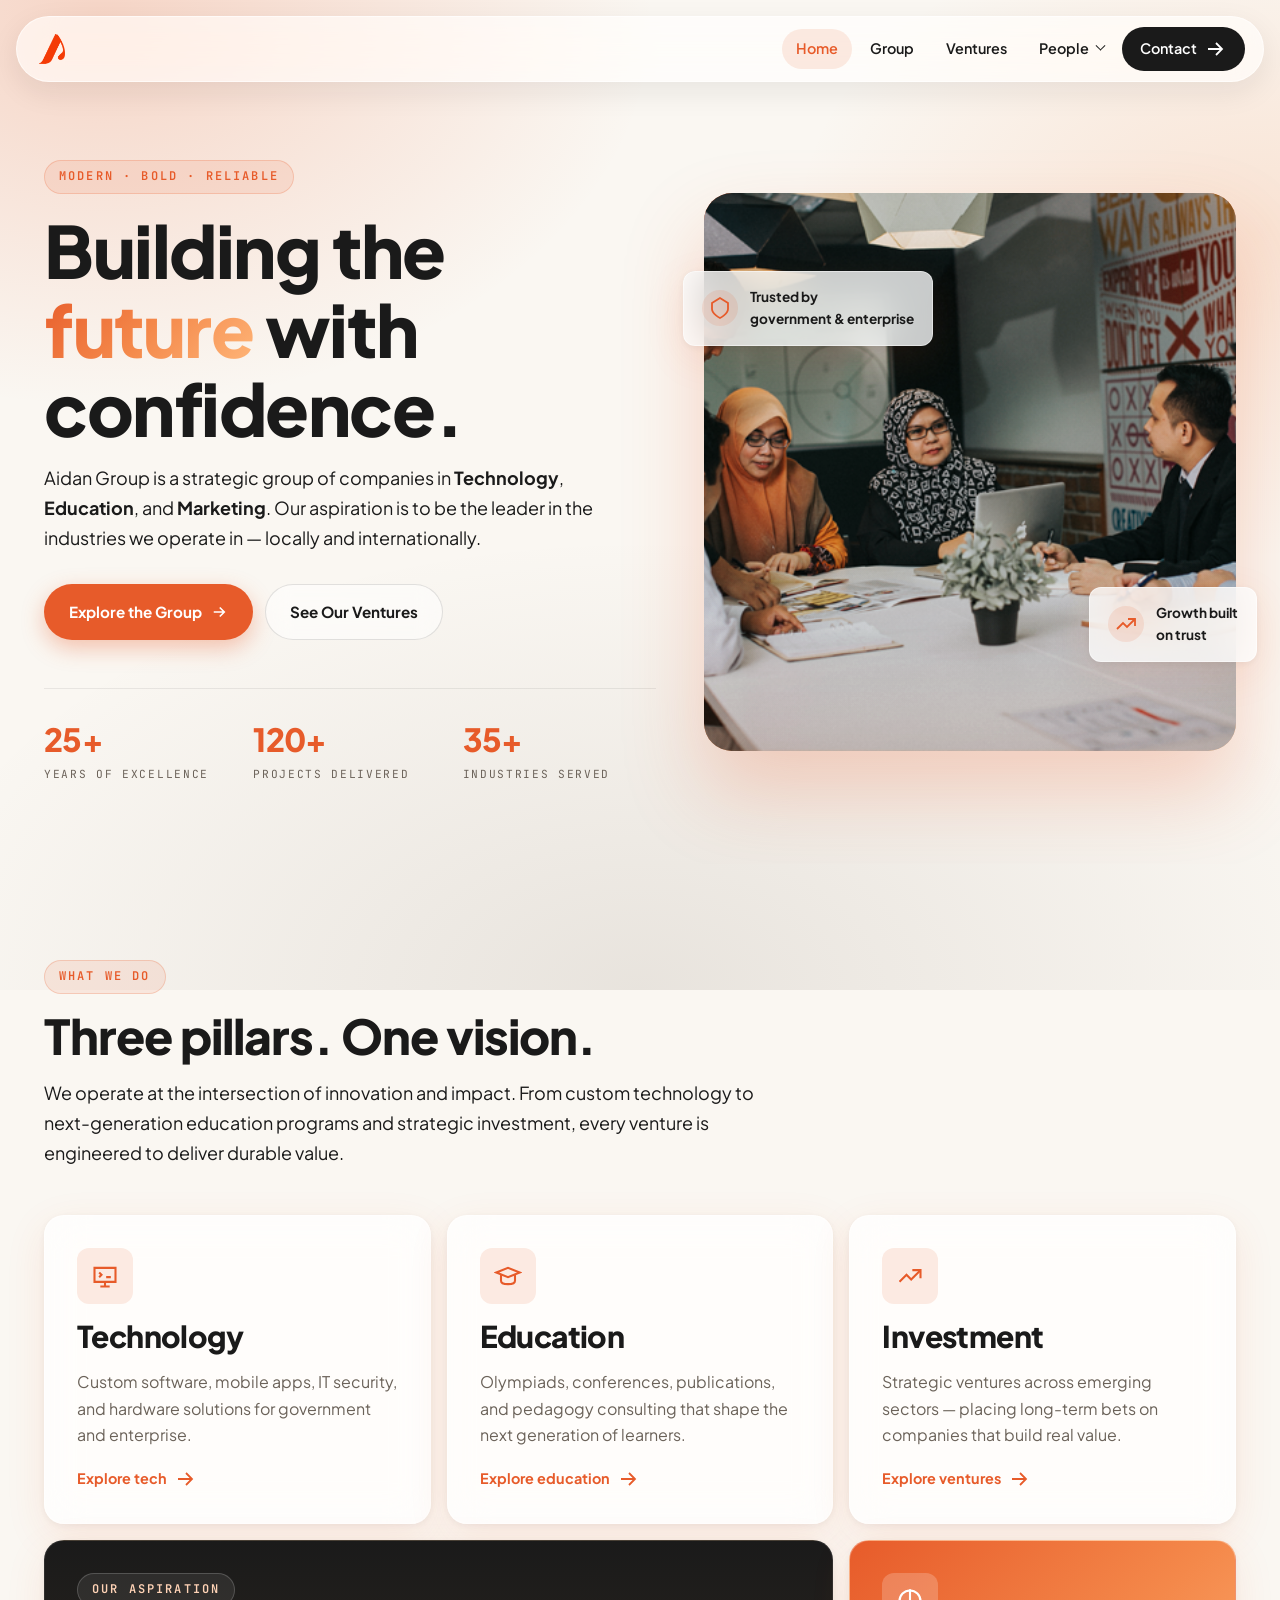
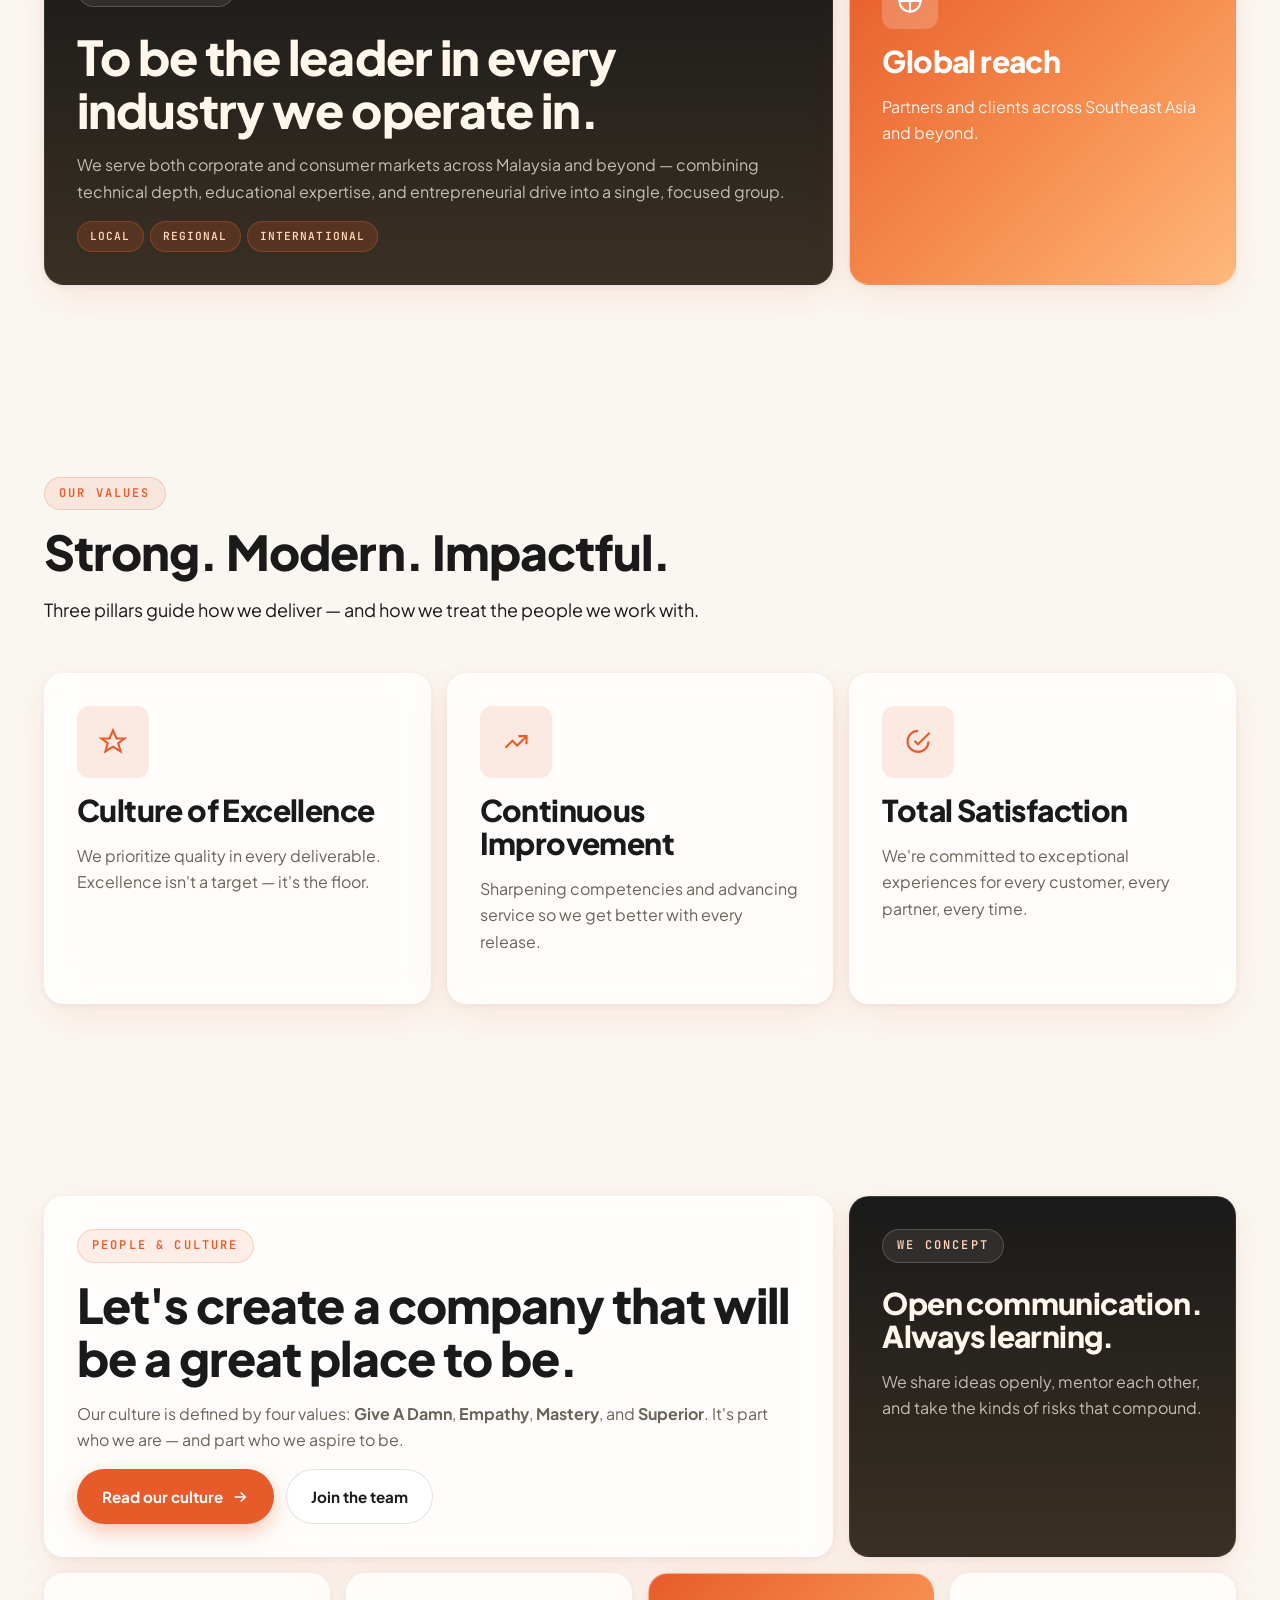
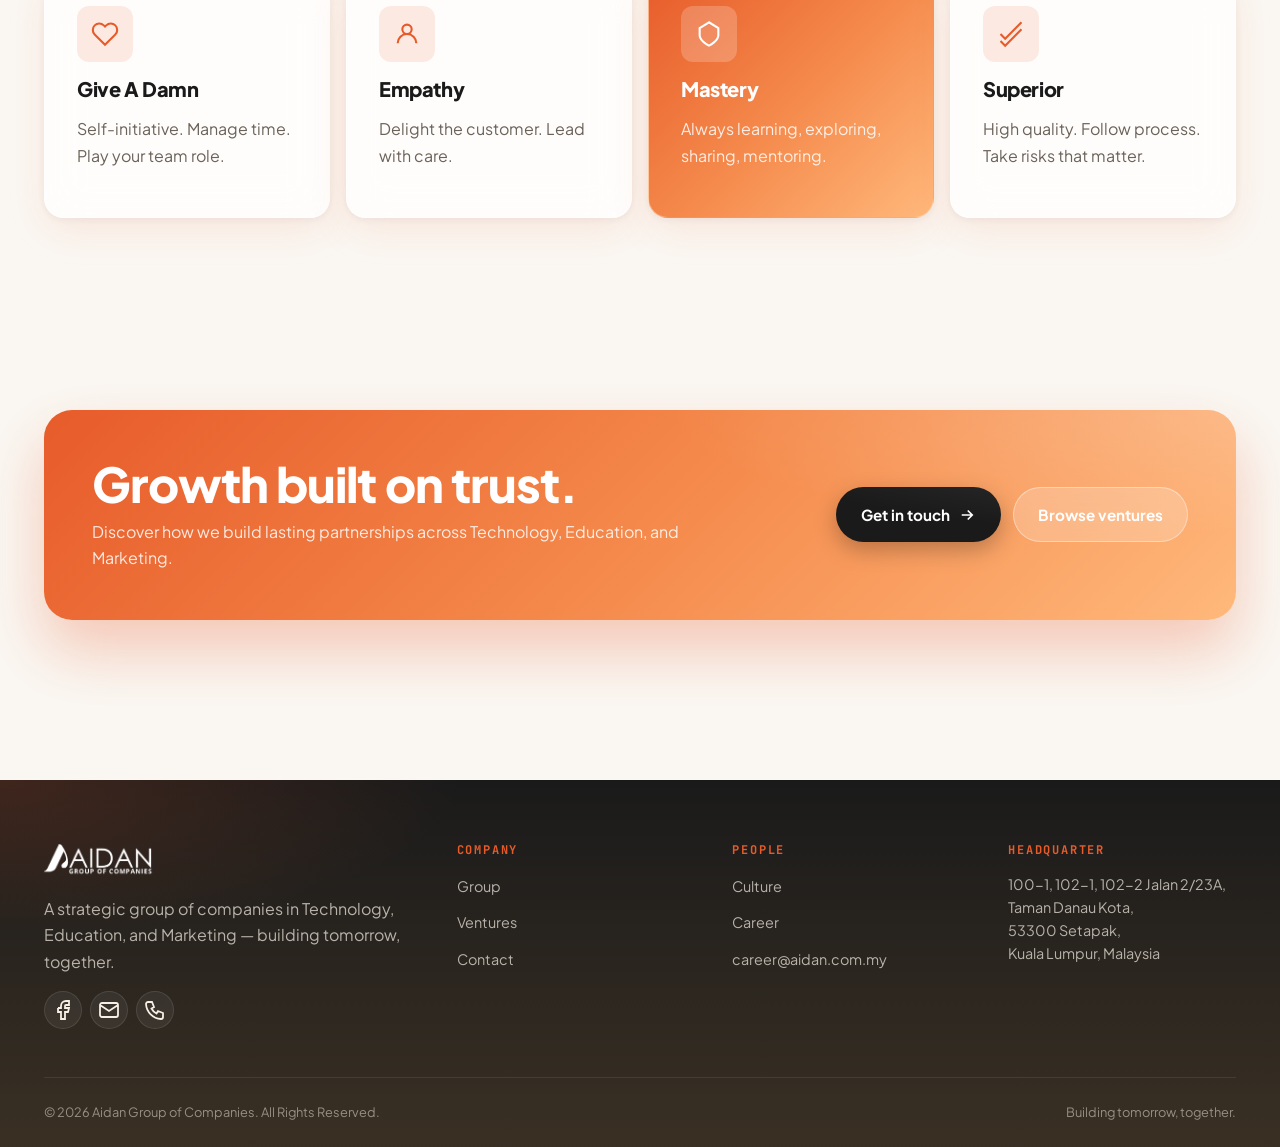
==== commit 082cbf09: "add SEO metadata, Open Graph images, and reduce hero visual overlay intensity" ====
--- a/index.html
+++ b/index.html
@@ -4,13 +4,92 @@
   <meta charset="UTF-8" />
   <meta name="viewport" content="width=device-width, initial-scale=1.0" />
   <title>Aidan Group of Companies — Building Tomorrow, Together</title>
-  <meta name="description" content="Aidan Group is a strategic group of companies involved in Technology, Education, and Marketing — building tomorrow, together." />
+  <meta name="description" content="Aidan Group is a strategic group of companies in Technology, Education, and Marketing. Trusted by government and enterprise across Malaysia and the region." />
+  <meta name="keywords" content="Aidan Group, Aidan Group of Companies, Aidan Technologies, Ardent Educational, Malaysia technology, education olympiads, government portals, software Malaysia, Kuala Lumpur" />
+  <meta name="author" content="Aidan Group of Companies" />
+  <meta name="robots" content="index, follow, max-image-preview:large" />
+  <meta name="theme-color" content="#E75B2A" />
+  <meta name="color-scheme" content="light" />
+  <link rel="canonical" href="https://aidan.com.my/" />
   <link rel="icon" type="image/png" href="assets/images/logo-dark.png" />
+  <link rel="apple-touch-icon" href="assets/images/logo-dark.png" />
+
+  <!-- Open Graph -->
+  <meta property="og:type" content="website" />
+  <meta property="og:site_name" content="Aidan Group of Companies" />
+  <meta property="og:locale" content="en_MY" />
+  <meta property="og:title" content="Aidan Group of Companies — Building Tomorrow, Together" />
+  <meta property="og:description" content="A strategic group of companies in Technology, Education, and Marketing. Trusted by government and enterprise across Malaysia and the region." />
+  <meta property="og:url" content="https://aidan.com.my/" />
+  <meta property="og:image" content="https://aidan.com.my/assets/images/og/home.png" />
+  <meta property="og:image:secure_url" content="https://aidan.com.my/assets/images/og/home.png" />
+  <meta property="og:image:type" content="image/png" />
+  <meta property="og:image:width" content="1200" />
+  <meta property="og:image:height" content="630" />
+  <meta property="og:image:alt" content="Aidan Group — Building the future with confidence." />
+
+  <!-- Twitter Card -->
+  <meta name="twitter:card" content="summary_large_image" />
+  <meta name="twitter:title" content="Aidan Group of Companies — Building Tomorrow, Together" />
+  <meta name="twitter:description" content="A strategic group of companies in Technology, Education, and Marketing. Trusted by government and enterprise." />
+  <meta name="twitter:image" content="https://aidan.com.my/assets/images/og/home.png" />
+  <meta name="twitter:image:alt" content="Aidan Group — Building the future with confidence." />
+
   <link rel="preconnect" href="https://fonts.googleapis.com" />
   <link rel="preconnect" href="https://fonts.gstatic.com" crossorigin />
   <link href="https://fonts.googleapis.com/css2?family=Plus+Jakarta+Sans:wght@300;400;500;600;700;800;900&family=JetBrains+Mono:wght@400;500;600;700&display=swap" rel="stylesheet" />
   <link rel="stylesheet" href="assets/css/styles.css" />
   <link rel="stylesheet" href="assets/css/reveal.css" />
+
+  <script type="application/ld+json">
+  {
+    "@context": "https://schema.org",
+    "@graph": [
+      {
+        "@type": "Organization",
+        "@id": "https://aidan.com.my/#org",
+        "name": "Aidan Group of Companies",
+        "alternateName": "Aidan Group",
+        "url": "https://aidan.com.my/",
+        "logo": "https://aidan.com.my/assets/images/logo-dark.png",
+        "image": "https://aidan.com.my/assets/images/og/default.png",
+        "description": "A strategic group of companies in Technology, Education, and Marketing.",
+        "address": {
+          "@type": "PostalAddress",
+          "streetAddress": "100-1, 102-1, 102-2 Jalan 2/23A, Taman Danau Kota",
+          "addressLocality": "Setapak",
+          "addressRegion": "Kuala Lumpur",
+          "postalCode": "53300",
+          "addressCountry": "MY"
+        },
+        "contactPoint": [{
+          "@type": "ContactPoint",
+          "telephone": "+60-3-4143-0572",
+          "email": "contact@aidan.com.my",
+          "contactType": "customer service",
+          "areaServed": "MY",
+          "availableLanguage": ["en", "ms"]
+        }],
+        "sameAs": [
+          "https://www.facebook.com/aidangroupofcompanies"
+        ],
+        "subOrganization": [
+          { "@type": "Organization", "name": "Aidan Corporation Sdn Bhd" },
+          { "@type": "Organization", "name": "Aidan Technologies Sdn Bhd" },
+          { "@type": "Organization", "name": "Ardent Educational Sdn Bhd" }
+        ]
+      },
+      {
+        "@type": "WebSite",
+        "@id": "https://aidan.com.my/#website",
+        "url": "https://aidan.com.my/",
+        "name": "Aidan Group of Companies",
+        "publisher": { "@id": "https://aidan.com.my/#org" },
+        "inLanguage": "en-MY"
+      }
+    ]
+  }
+  </script>
 </head>
 <body>
   <div id="nav-mount"></div>
--- a/assets/css/styles.css
+++ b/assets/css/styles.css
@@ -355,15 +355,14 @@
   height: 100%;
   object-fit: cover;
   display: block;
-  filter: contrast(1.05) saturate(1.15);
-  mix-blend-mode: multiply;
+  filter: contrast(1.02) saturate(1.05);
 }
 .hero-visual::after {
   content: "";
   position: absolute;
   inset: 0;
   background:
-    linear-gradient(160deg, rgba(231, 91, 42, 0.35) 0%, rgba(255, 184, 123, 0.15) 40%, rgba(74, 55, 37, 0.45) 100%);
+    linear-gradient(160deg, rgba(231, 91, 42, 0.07) 0%, rgba(255, 184, 123, 0.03) 40%, rgba(74, 55, 37, 0.09) 100%);
   mix-blend-mode: overlay;
   pointer-events: none;
 }
@@ -371,7 +370,7 @@
   content: "";
   position: absolute;
   inset: 0;
-  background: linear-gradient(180deg, rgba(231, 91, 42, 0) 55%, rgba(231, 91, 42, 0.55) 100%);
+  background: linear-gradient(180deg, rgba(231, 91, 42, 0) 65%, rgba(231, 91, 42, 0.11) 100%);
   pointer-events: none;
   z-index: 1;
 }
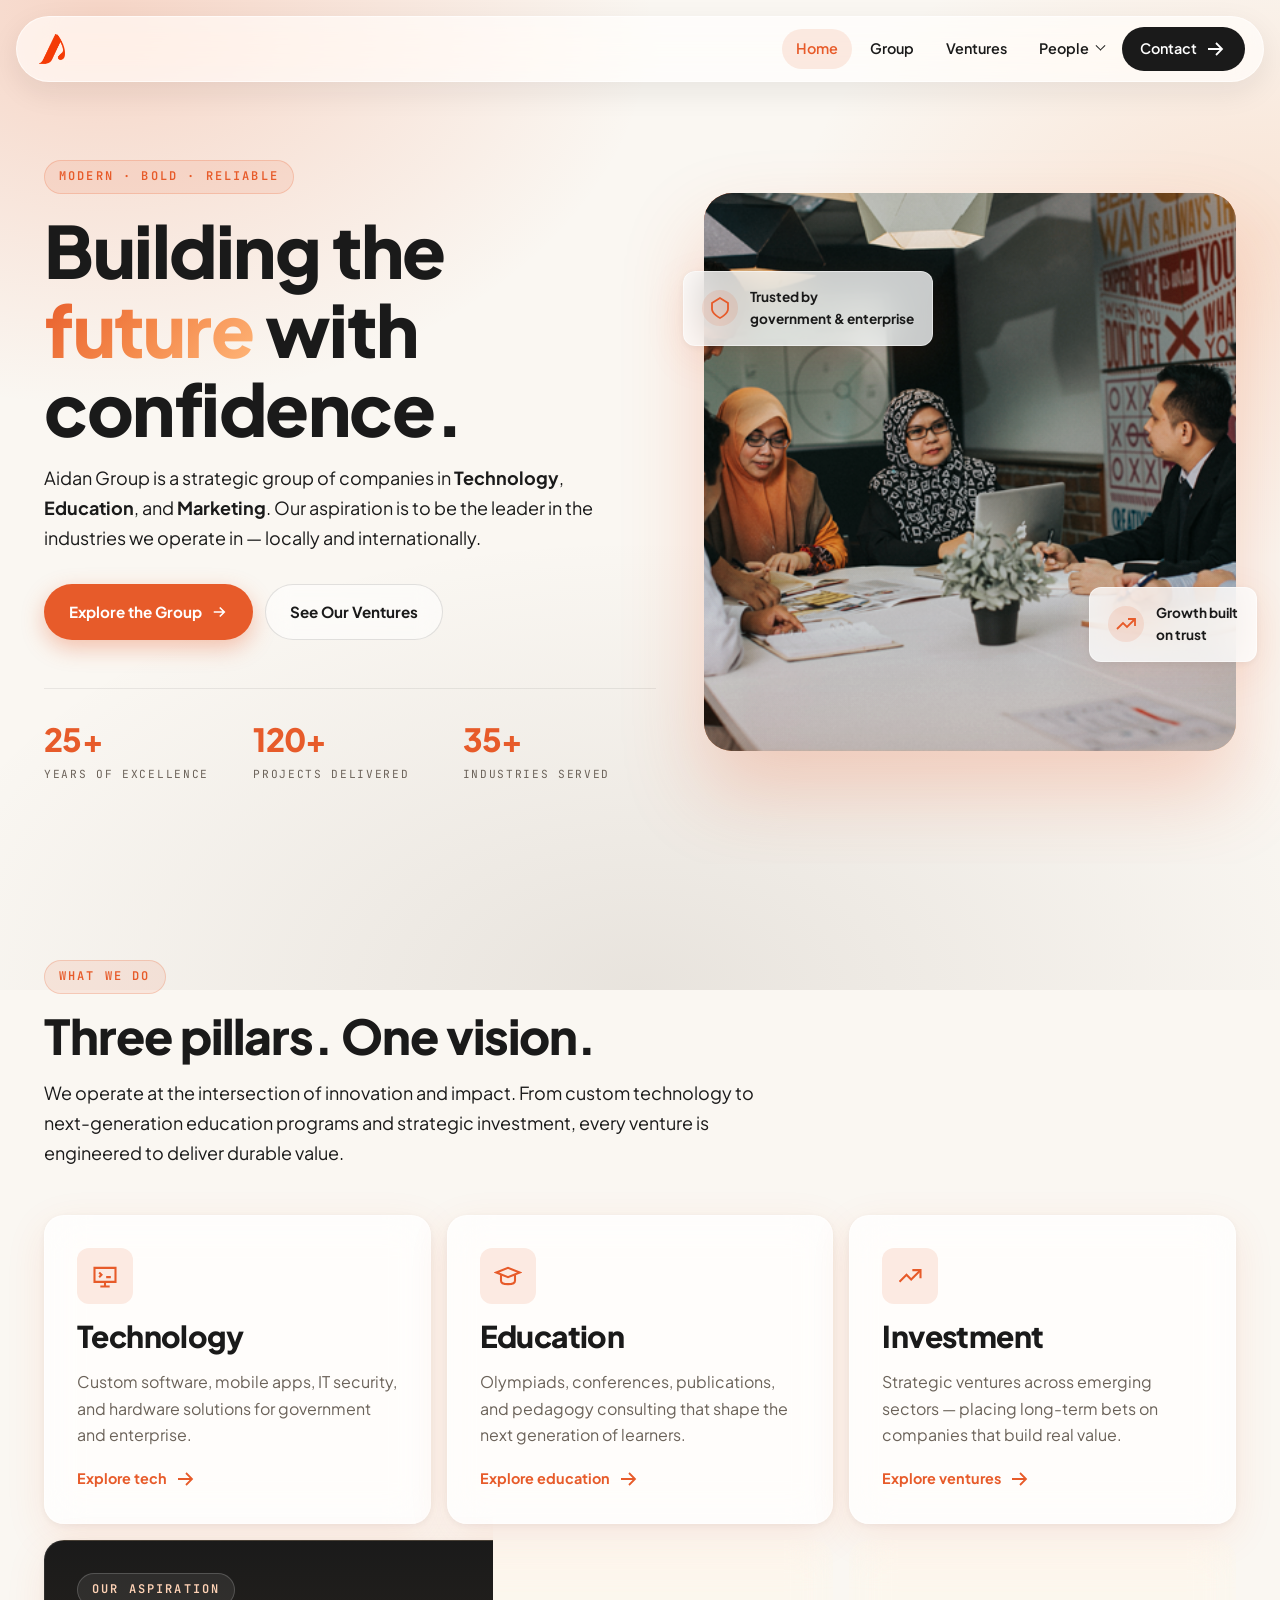
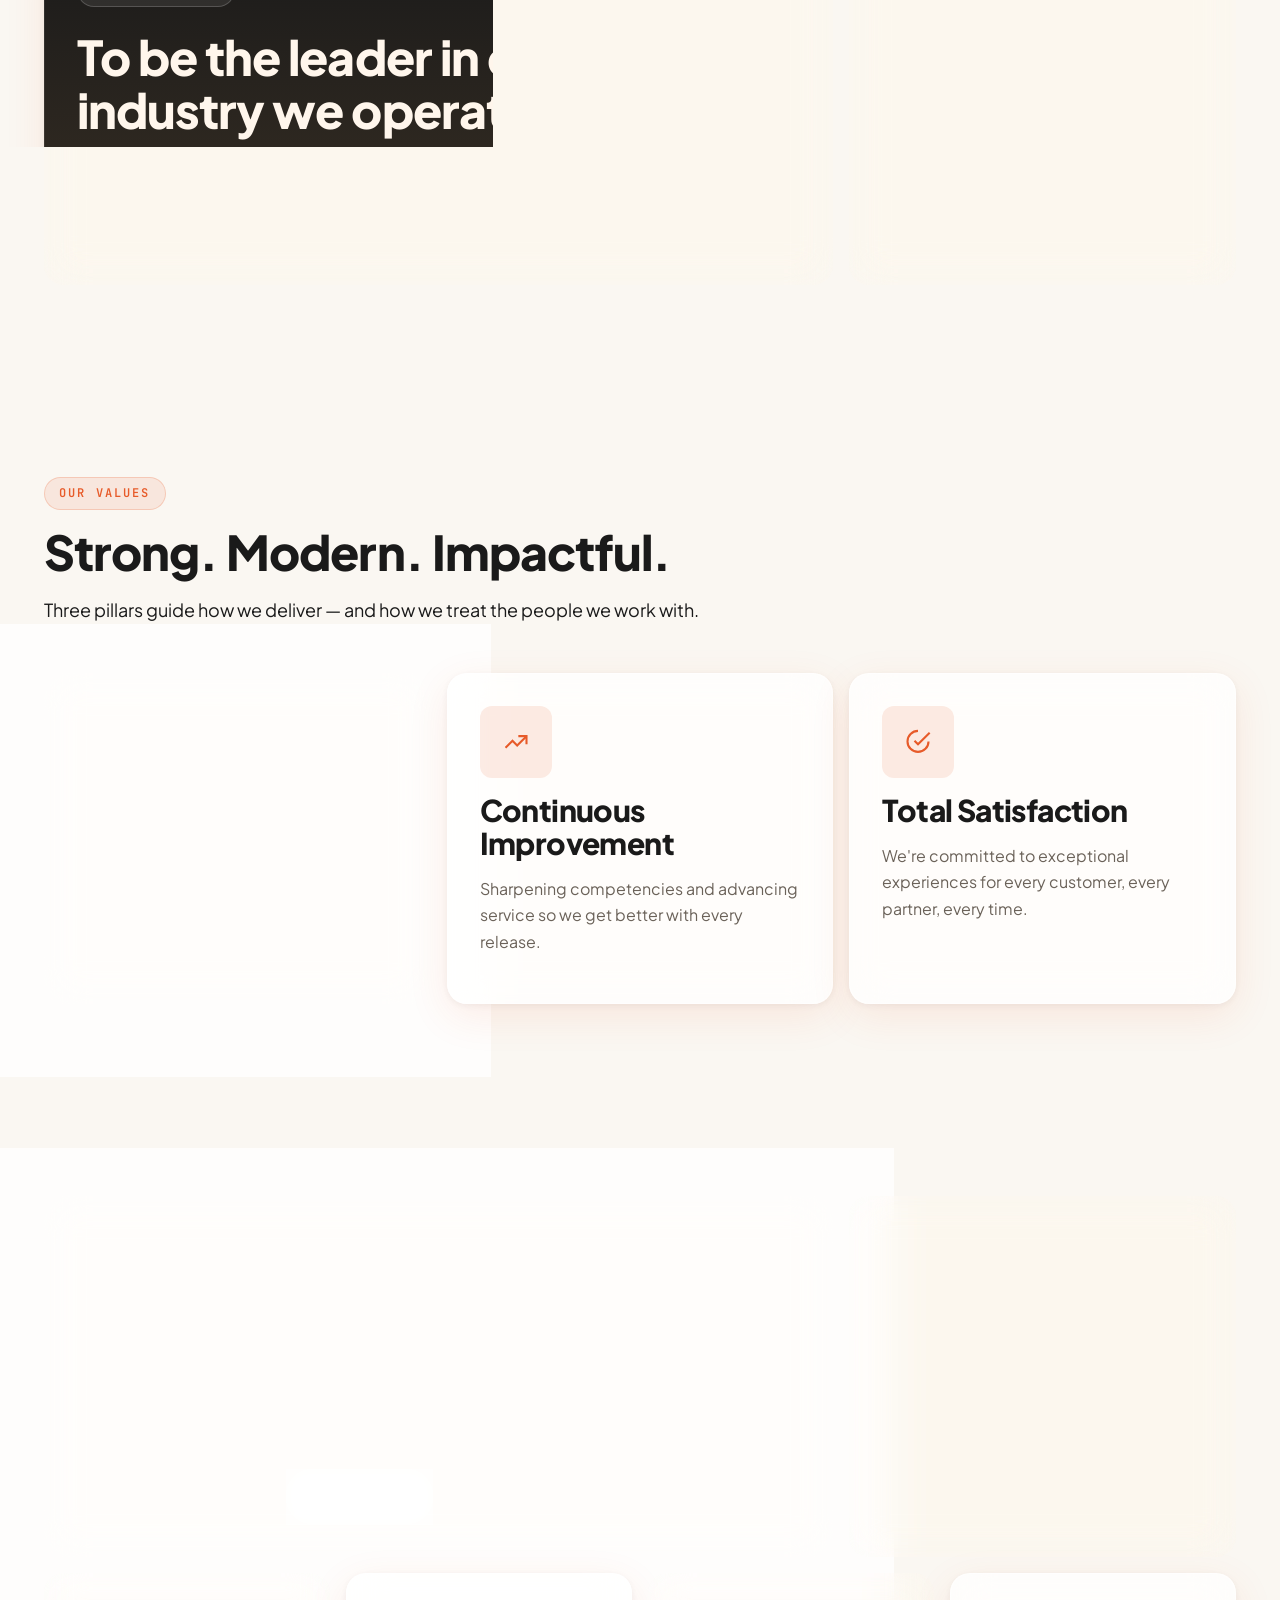
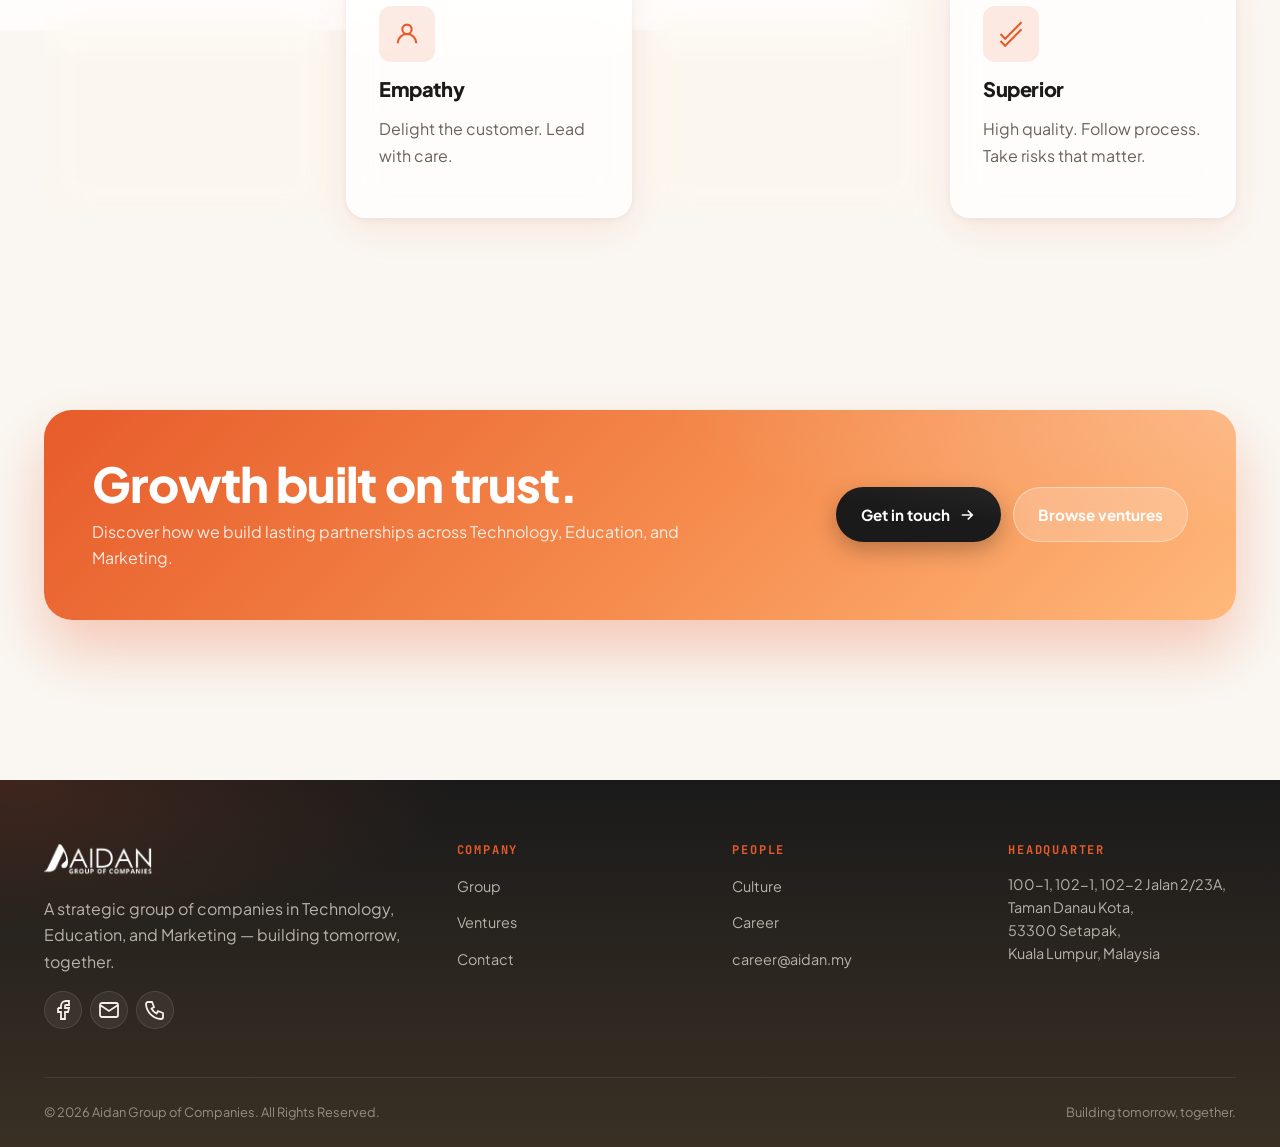
==== commit 585d37a8: "update domain from aidan.com.my to aidan.my across all pages and metadata" ====
--- a/index.html
+++ b/index.html
@@ -10,7 +10,7 @@
   <meta name="robots" content="index, follow, max-image-preview:large" />
   <meta name="theme-color" content="#E75B2A" />
   <meta name="color-scheme" content="light" />
-  <link rel="canonical" href="https://aidan.com.my/" />
+  <link rel="canonical" href="https://aidan.my/" />
   <link rel="icon" type="image/png" href="assets/images/logo-dark.png" />
   <link rel="apple-touch-icon" href="assets/images/logo-dark.png" />
 
@@ -20,9 +20,9 @@
   <meta property="og:locale" content="en_MY" />
   <meta property="og:title" content="Aidan Group of Companies — Building Tomorrow, Together" />
   <meta property="og:description" content="A strategic group of companies in Technology, Education, and Marketing. Trusted by government and enterprise across Malaysia and the region." />
-  <meta property="og:url" content="https://aidan.com.my/" />
-  <meta property="og:image" content="https://aidan.com.my/assets/images/og/home.png" />
-  <meta property="og:image:secure_url" content="https://aidan.com.my/assets/images/og/home.png" />
+  <meta property="og:url" content="https://aidan.my/" />
+  <meta property="og:image" content="https://aidan.my/assets/images/og/home.png" />
+  <meta property="og:image:secure_url" content="https://aidan.my/assets/images/og/home.png" />
   <meta property="og:image:type" content="image/png" />
   <meta property="og:image:width" content="1200" />
   <meta property="og:image:height" content="630" />
@@ -32,7 +32,7 @@
   <meta name="twitter:card" content="summary_large_image" />
   <meta name="twitter:title" content="Aidan Group of Companies — Building Tomorrow, Together" />
   <meta name="twitter:description" content="A strategic group of companies in Technology, Education, and Marketing. Trusted by government and enterprise." />
-  <meta name="twitter:image" content="https://aidan.com.my/assets/images/og/home.png" />
+  <meta name="twitter:image" content="https://aidan.my/assets/images/og/home.png" />
   <meta name="twitter:image:alt" content="Aidan Group — Building the future with confidence." />
 
   <link rel="preconnect" href="https://fonts.googleapis.com" />
@@ -47,12 +47,12 @@
     "@graph": [
       {
         "@type": "Organization",
-        "@id": "https://aidan.com.my/#org",
+        "@id": "https://aidan.my/#org",
         "name": "Aidan Group of Companies",
         "alternateName": "Aidan Group",
-        "url": "https://aidan.com.my/",
-        "logo": "https://aidan.com.my/assets/images/logo-dark.png",
-        "image": "https://aidan.com.my/assets/images/og/default.png",
+        "url": "https://aidan.my/",
+        "logo": "https://aidan.my/assets/images/logo-dark.png",
+        "image": "https://aidan.my/assets/images/og/default.png",
         "description": "A strategic group of companies in Technology, Education, and Marketing.",
         "address": {
           "@type": "PostalAddress",
@@ -65,7 +65,7 @@
         "contactPoint": [{
           "@type": "ContactPoint",
           "telephone": "+60-3-4143-0572",
-          "email": "contact@aidan.com.my",
+          "email": "contact@aidan.my",
           "contactType": "customer service",
           "areaServed": "MY",
           "availableLanguage": ["en", "ms"]
@@ -81,10 +81,10 @@
       },
       {
         "@type": "WebSite",
-        "@id": "https://aidan.com.my/#website",
-        "url": "https://aidan.com.my/",
+        "@id": "https://aidan.my/#website",
+        "url": "https://aidan.my/",
         "name": "Aidan Group of Companies",
-        "publisher": { "@id": "https://aidan.com.my/#org" },
+        "publisher": { "@id": "https://aidan.my/#org" },
         "inLanguage": "en-MY"
       }
     ]
--- a/assets/css/styles.css
+++ b/assets/css/styles.css
@@ -827,6 +827,7 @@
 @media (max-width: 980px) {
   .hero-grid, .page-header-inner, .contact-grid { grid-template-columns: 1fr; }
   .bento-card.span-6, .bento-card.span-4, .bento-card.span-8 { grid-column: span 12; }
+  .bento-card.span-3 { grid-column: span 6; }
   .stats-band { grid-template-columns: repeat(2, 1fr); }
   .footer-grid { grid-template-columns: 1fr 1fr; }
   .form-row { grid-template-columns: 1fr; }
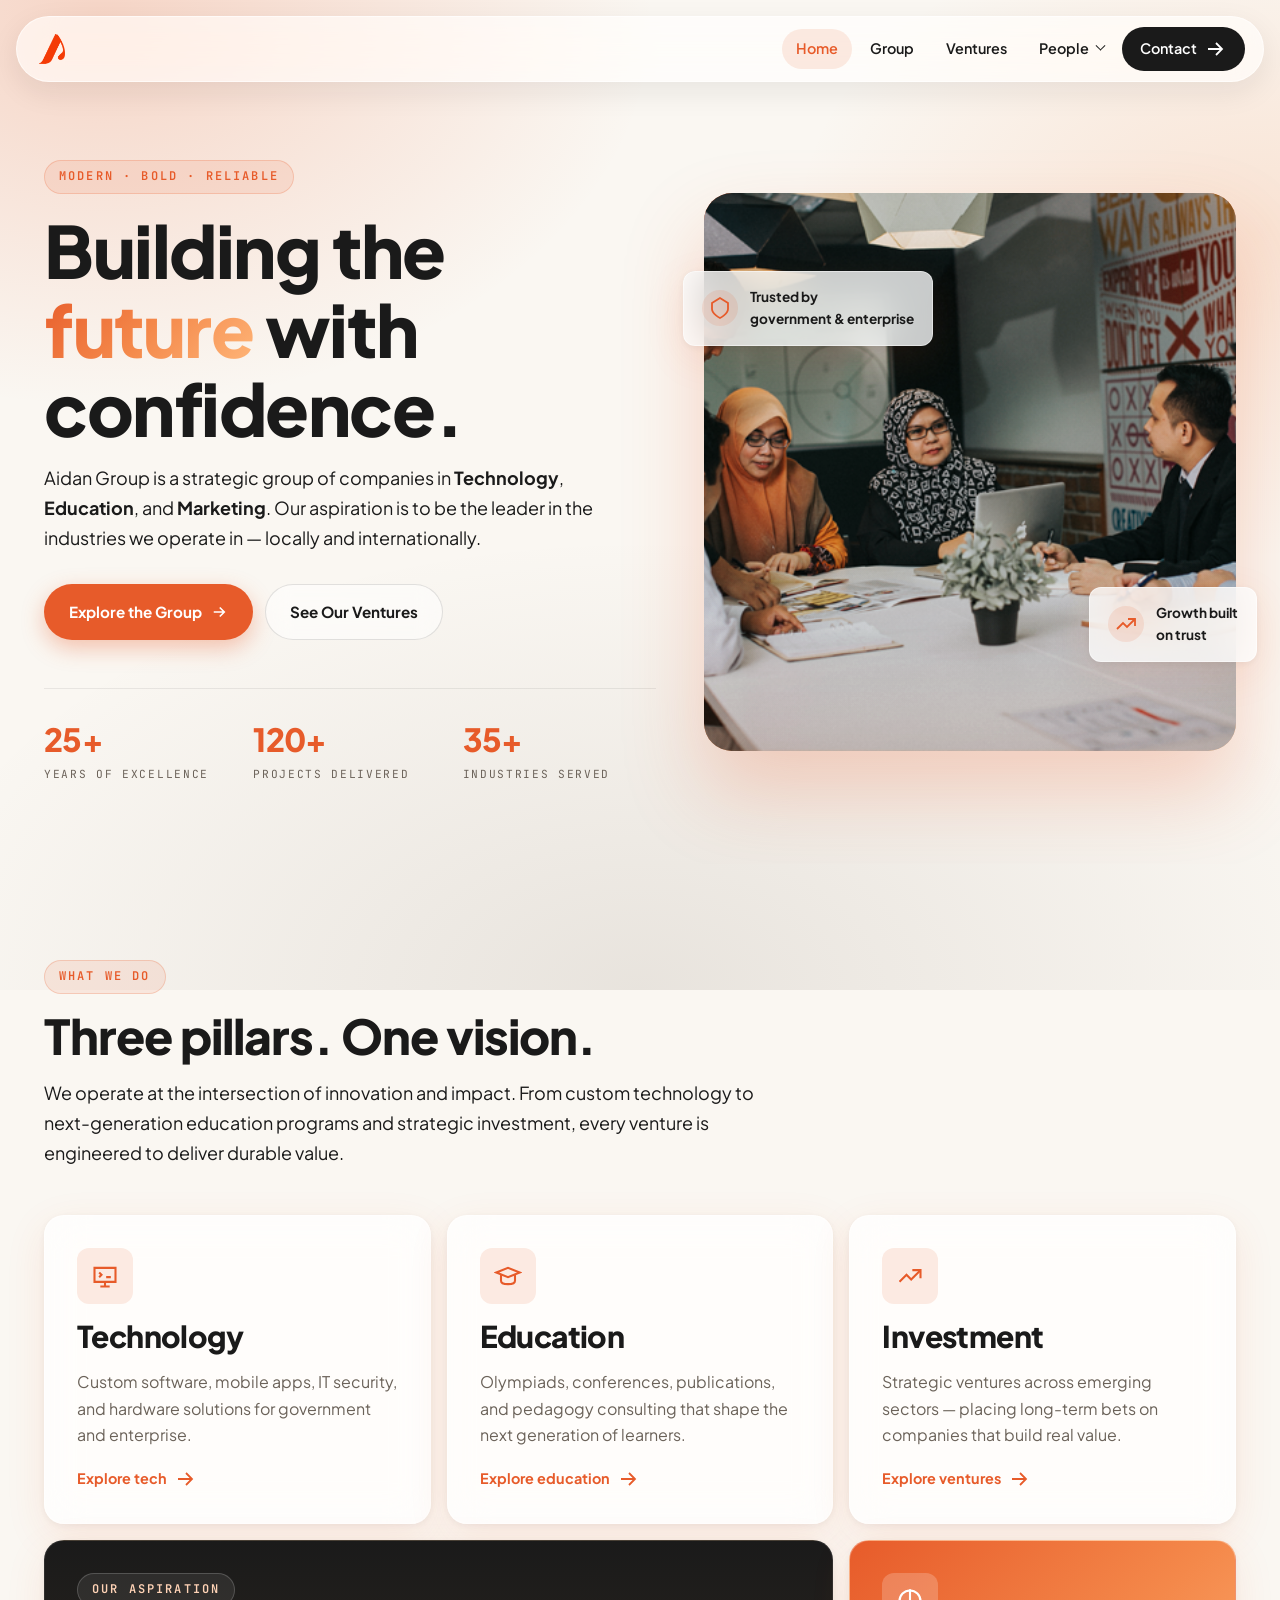
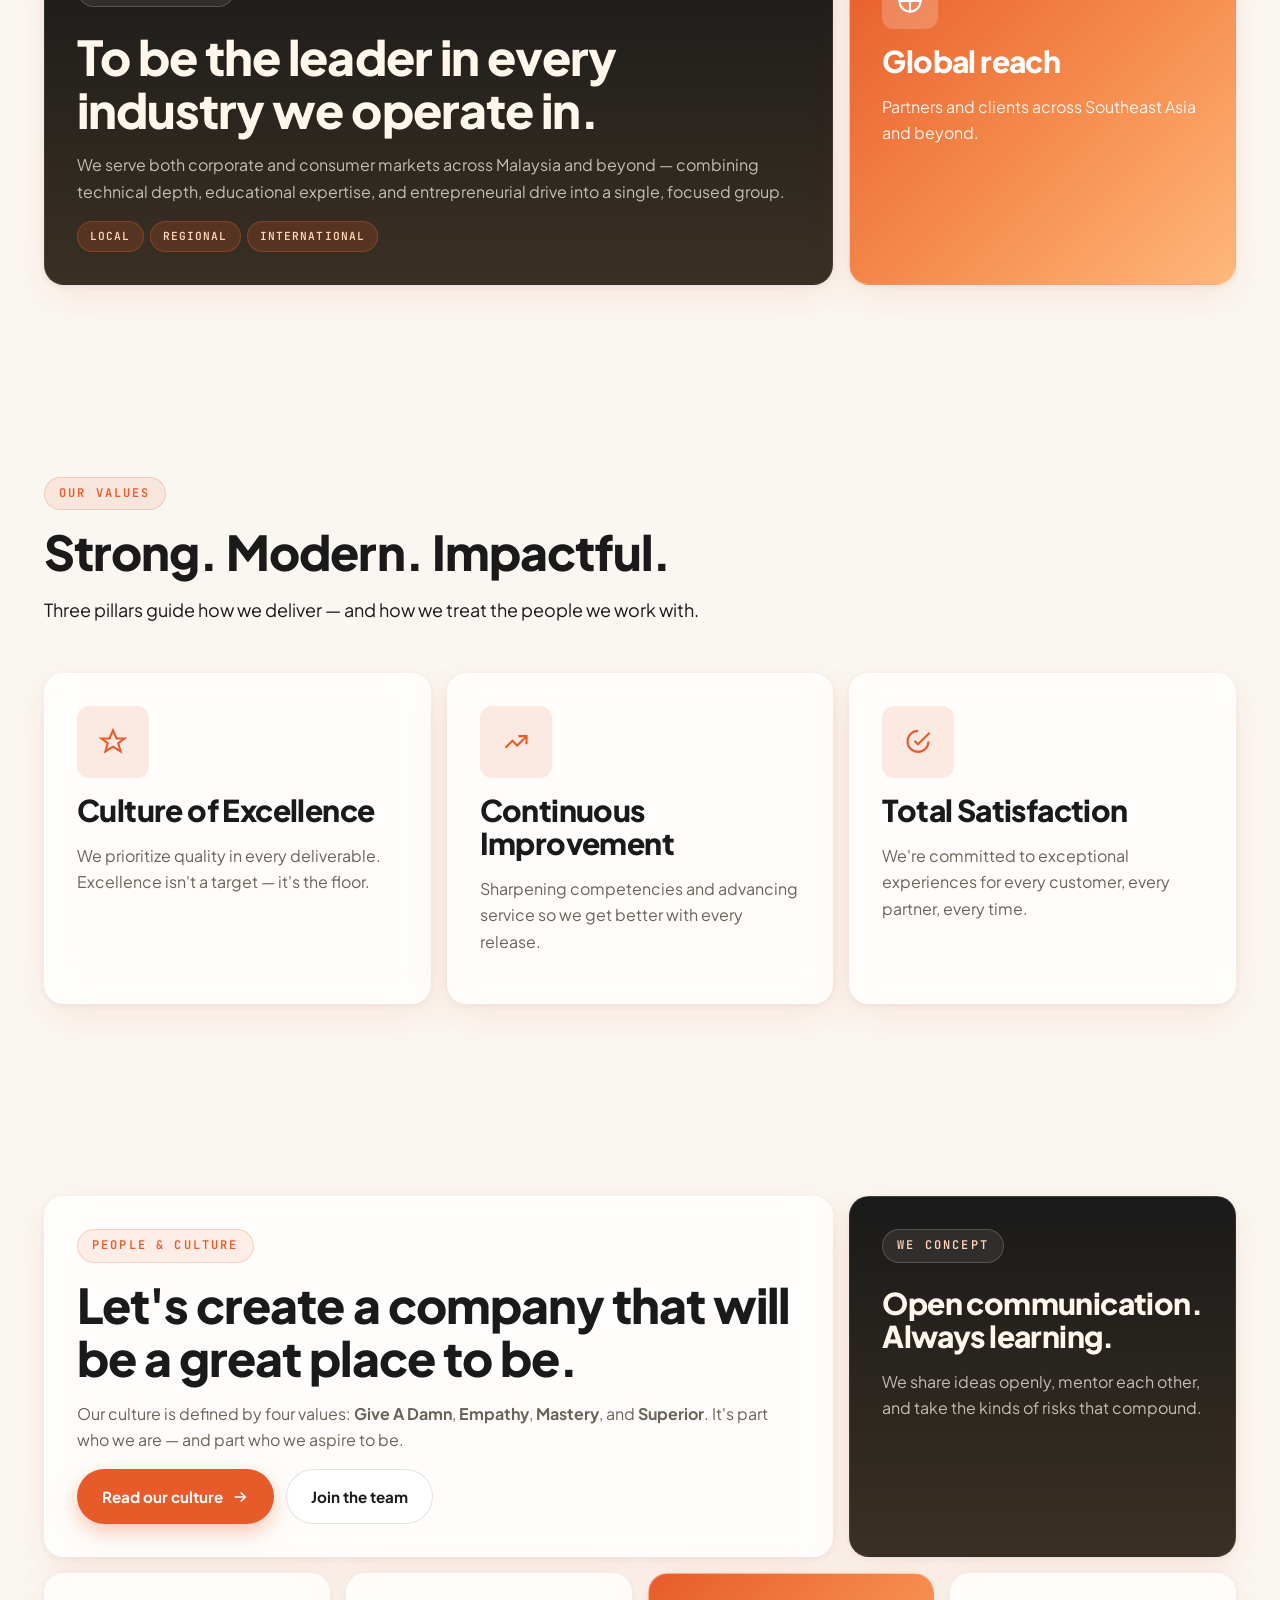
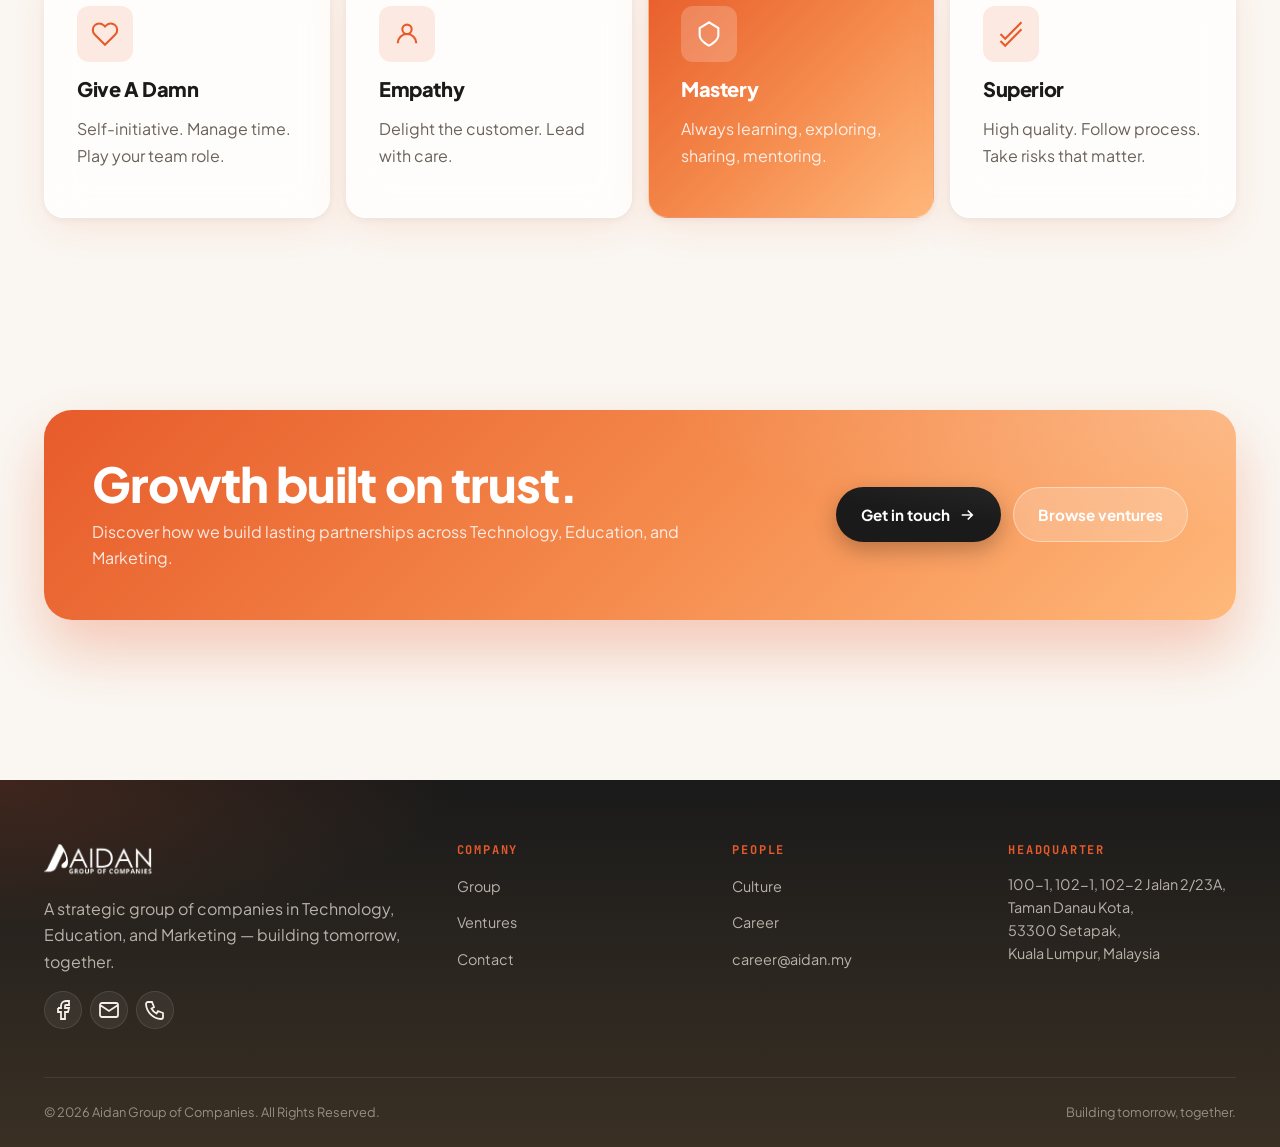
==== commit a321d513: "add investment portfolio ventures with logos and remove index.html from internal links" ====
--- a/index.html
+++ b/index.html
@@ -107,11 +107,11 @@
             Our aspiration is to be the leader in the industries we operate in — locally and internationally.
           </p>
           <div class="hero-actions">
-            <a href="group/index.html" class="btn btn-primary">
+            <a href="group/" class="btn btn-primary">
               Explore the Group
               <svg class="ti" viewBox="0 0 24 24"><path d="M5 12h14M13 6l6 6-6 6"/></svg>
             </a>
-            <a href="ventures/index.html" class="btn btn-secondary">
+            <a href="ventures/" class="btn btn-secondary">
               See Our Ventures
             </a>
           </div>
@@ -174,7 +174,7 @@
           </div>
           <h3>Technology</h3>
           <p>Custom software, mobile apps, IT security, and hardware solutions for government and enterprise.</p>
-          <a class="job-apply" href="ventures/index.html#technology">
+          <a class="job-apply" href="ventures/#technology">
             Explore tech
             <svg class="ti" viewBox="0 0 24 24"><path d="M5 12h14M13 6l6 6-6 6"/></svg>
           </a>
@@ -186,7 +186,7 @@
           </div>
           <h3>Education</h3>
           <p>Olympiads, conferences, publications, and pedagogy consulting that shape the next generation of learners.</p>
-          <a class="job-apply" href="ventures/index.html#education">
+          <a class="job-apply" href="ventures/#education">
             Explore education
             <svg class="ti" viewBox="0 0 24 24"><path d="M5 12h14M13 6l6 6-6 6"/></svg>
           </a>
@@ -198,7 +198,7 @@
           </div>
           <h3>Investment</h3>
           <p>Strategic ventures across emerging sectors — placing long-term bets on companies that build real value.</p>
-          <a class="job-apply" href="ventures/index.html#others">
+          <a class="job-apply" href="ventures/#others">
             Explore ventures
             <svg class="ti" viewBox="0 0 24 24"><path d="M5 12h14M13 6l6 6-6 6"/></svg>
           </a>
@@ -279,11 +279,11 @@
             <strong>Mastery</strong>, and <strong>Superior</strong>. It's part who we are — and part who we aspire to be.
           </p>
           <div class="flex gap-3 wrap mt-4">
-            <a href="people/culture/index.html" class="btn btn-primary">
+            <a href="people/culture/" class="btn btn-primary">
               Read our culture
               <svg class="ti" viewBox="0 0 24 24"><path d="M5 12h14M13 6l6 6-6 6"/></svg>
             </a>
-            <a href="people/career/index.html" class="btn btn-secondary">Join the team</a>
+            <a href="people/career/" class="btn btn-secondary">Join the team</a>
           </div>
         </article>
 
@@ -337,11 +337,11 @@
           <p>Discover how we build lasting partnerships across Technology, Education, and Marketing.</p>
         </div>
         <div class="flex gap-3 wrap">
-          <a href="contact/index.html" class="btn btn-primary">
+          <a href="contact/" class="btn btn-primary">
             Get in touch
             <svg class="ti" viewBox="0 0 24 24"><path d="M5 12h14M13 6l6 6-6 6"/></svg>
           </a>
-          <a href="ventures/index.html" class="btn btn-secondary" style="background: rgba(255,255,255,.2); color: #fff; border-color: rgba(255,255,255,.4);">Browse ventures</a>
+          <a href="ventures/" class="btn btn-secondary" style="background: rgba(255,255,255,.2); color: #fff; border-color: rgba(255,255,255,.4);">Browse ventures</a>
         </div>
       </div>
     </div>
--- a/assets/css/styles.css
+++ b/assets/css/styles.css
@@ -769,6 +769,41 @@
 }
 .gallery-tile h4 { margin: 0; font-size: 1rem; }
 .gallery-tile .meta { font-family: var(--font-mono); font-size: 0.7rem; letter-spacing: 0.12em; text-transform: uppercase; color: var(--color-muted); }
+
+/* Photo-backed gallery tiles (linked to Facebook albums) */
+.gallery-tile.has-photo {
+  background-color: #fff;
+  background-size: cover;
+  background-position: center;
+  background-repeat: no-repeat;
+  aspect-ratio: 3 / 2;
+  min-height: 0;
+  color: #fff;
+  text-decoration: none;
+  border-color: transparent;
+  padding: var(--space-4);
+  transition: transform .3s var(--ease-out), box-shadow .3s var(--ease-out);
+}
+.gallery-tile.has-photo::before {
+  content: "";
+  position: absolute;
+  inset: 0;
+  background: linear-gradient(180deg, rgba(0,0,0,0) 30%, rgba(0,0,0,.55) 70%, rgba(0,0,0,.85) 100%);
+  border-radius: inherit;
+  pointer-events: none;
+  transition: background .3s var(--ease-out);
+}
+.gallery-tile.has-photo .meta,
+.gallery-tile.has-photo h4 { position: relative; z-index: 1; }
+.gallery-tile.has-photo .meta { color: rgba(255,255,255,.82); margin-bottom: 2px; }
+.gallery-tile.has-photo h4 { color: #fff; font-size: 1.05rem; font-weight: 700; letter-spacing: -0.005em; }
+.gallery-tile.has-photo:hover {
+  transform: translateY(-4px);
+  box-shadow: 0 18px 40px rgba(0,0,0,.32);
+}
+.gallery-tile.has-photo:hover::before {
+  background: linear-gradient(180deg, rgba(0,0,0,0) 25%, rgba(0,0,0,.45) 65%, rgba(0,0,0,.85) 100%);
+}
 
 /* ===== CTA Strip ===== */
 .cta-strip {
